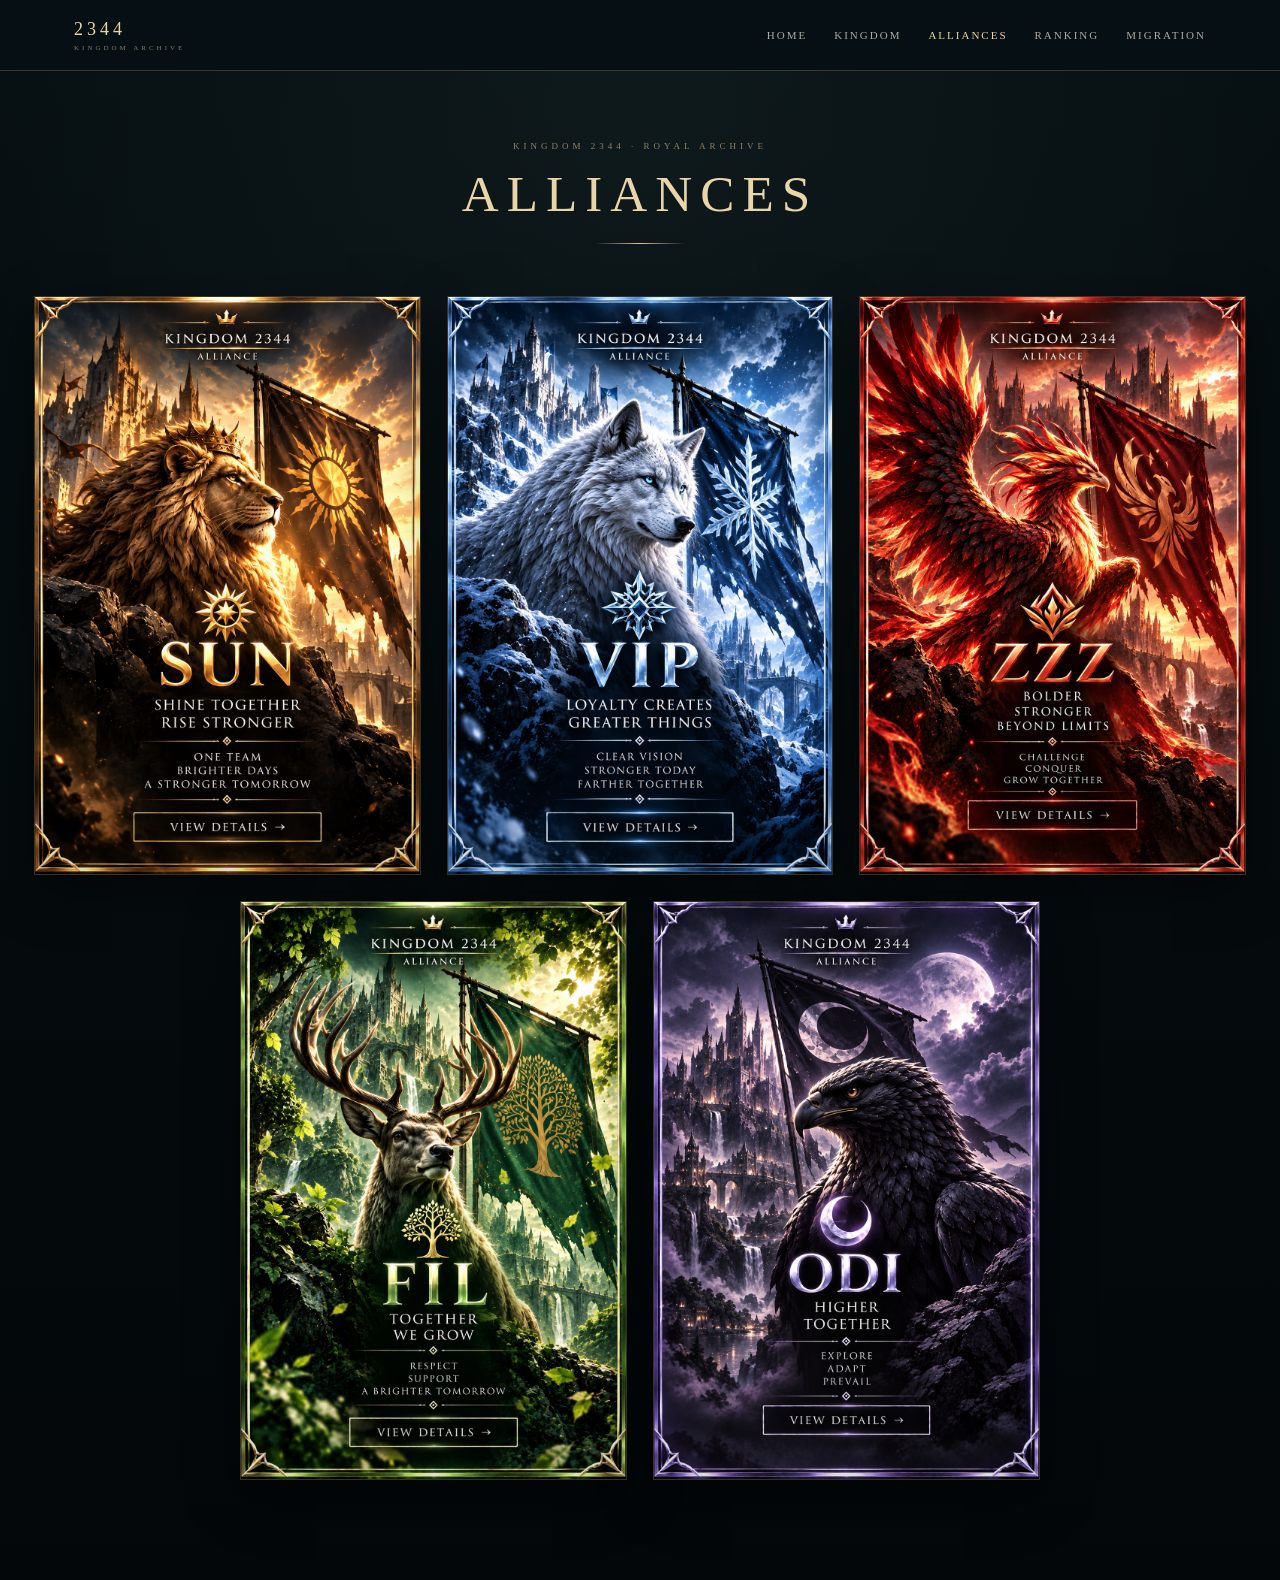
==== kingdom2344_scalable_latest/pages/alliances/index.html @ acaeda59 "Add files via upload" ====
<!DOCTYPE html>
<html lang="en">
<head>
<meta charset="UTF-8">
<meta name="viewport" content="width=device-width, initial-scale=1.0">
<title>Alliances · Kingdom 2344</title>
<style>
:root{
  --bg:#050a0c;
  --line:rgba(226,196,139,.28);
  --gold:#e2c48b;
}
*{box-sizing:border-box}
html{scroll-behavior:smooth}
body{
  margin:0;
  min-height:100vh;
  background:
    radial-gradient(circle at 50% 8%,rgba(35,52,55,.28),transparent 42%),
    linear-gradient(180deg,#071013 0%,#030709 100%);
  color:#eee;
  font-family:Georgia,"Times New Roman",serif;
}
.nav{
  position:sticky;
  top:0;
  z-index:20;
  border-bottom:1px solid var(--line);
  background:rgba(4,9,11,.92);
  backdrop-filter:blur(14px);
}
.navin{
  max-width:1500px;
  min-height:72px;
  margin:auto;
  padding:0 28px;
  display:flex;
  align-items:center;
  justify-content:space-between;
  gap:24px;
}
.brand{
  color:#ead5a8;
  text-decoration:none;
  font-size:18px;
  letter-spacing:4px;
  white-space:nowrap;
}
.brand small{
  display:block;
  margin-top:4px;
  font-size:7px;
  letter-spacing:3px;
  color:rgba(234,213,168,.55);
}
.links{
  display:flex;
  gap:28px;
}
.links a{
  color:rgba(239,232,215,.72);
  text-decoration:none;
  font-size:11px;
  letter-spacing:2px;
  text-transform:uppercase;
  transition:.25s ease;
}
.links a:hover,.links a.active{color:#f1d49a}
main{
  max-width:1500px;
  margin:auto;
  padding:70px 34px 100px;
}
.heading{
  text-align:center;
  margin-bottom:52px;
}
.eyebrow{
  color:rgba(226,196,139,.62);
  font-size:9px;
  letter-spacing:4px;
  text-transform:uppercase;
  margin-bottom:13px;
}
h1{
  margin:0;
  color:#ead5a8;
  font-size:clamp(34px,4vw,54px);
  font-weight:400;
  letter-spacing:8px;
  text-transform:uppercase;
}
.rule{
  width:90px;
  height:1px;
  margin:20px auto 0;
  background:linear-gradient(90deg,transparent,var(--gold),transparent);
}
.cards{
  display:grid;
  grid-template-columns:repeat(6,minmax(0,1fr));
  gap:26px;
  align-items:start;
}
.card{
  position:relative;
  display:block;
  overflow:hidden;
  text-decoration:none;
  border:1px solid rgba(226,196,139,.22);
  background:#05090b;
  box-shadow:0 18px 50px rgba(0,0,0,.48);
  transition:transform .38s ease,box-shadow .38s ease,border-color .38s ease;
}
.card:nth-child(1){grid-column:1 / span 2}
.card:nth-child(2){grid-column:3 / span 2}
.card:nth-child(3){grid-column:5 / span 2}
.card:nth-child(4){grid-column:2 / span 2}
.card:nth-child(5){grid-column:4 / span 2}
.card img{
  display:block;
  width:100%;
  height:auto;
}
.card::after{
  content:"";
  position:absolute;
  inset:0;
  pointer-events:none;
  background:linear-gradient(180deg,transparent 70%,rgba(0,0,0,.12));
  transition:.35s ease;
}
.card:hover{
  transform:translateY(-8px);
  border-color:rgba(226,196,139,.62);
  box-shadow:0 28px 65px rgba(0,0,0,.68),0 0 30px rgba(226,196,139,.08);
}
.card:hover::after{background:rgba(255,255,255,.025)}
@media(max-width:1000px){
  .cards{grid-template-columns:repeat(2,minmax(0,1fr))}
  .card:nth-child(n){grid-column:auto}
  .card:nth-child(5){grid-column:1 / span 2;max-width:50%;margin:auto}
}
@media(max-width:680px){
  .navin{padding:14px 16px;flex-direction:column}
  .links{gap:14px;flex-wrap:wrap;justify-content:center}
  main{padding:42px 16px 70px}
  .cards{grid-template-columns:1fr;gap:18px}
  .card:nth-child(n){grid-column:auto;max-width:none;margin:0}
}

/* Alliance detail modal */
.modal-backdrop{
  position:fixed;
  inset:0;
  z-index:100;
  display:flex;
  align-items:center;
  justify-content:center;
  padding:28px;
  background:rgba(1,5,7,.82);
  backdrop-filter:blur(10px);
  opacity:0;
  visibility:hidden;
  transition:opacity .35s ease, visibility .35s ease;
}
.modal-backdrop.open{
  opacity:1;
  visibility:visible;
}
.modal{
  position:relative;
  width:min(820px,94vw);
  max-height:min(88vh,900px);
  overflow:auto;
  background:
    radial-gradient(circle at 50% 0%,rgba(226,196,139,.08),transparent 34%),
    linear-gradient(145deg,#111b1d,#070d0f 58%,#0b1113);
  border:1px solid rgba(226,196,139,.58);
  box-shadow:
    0 35px 100px rgba(0,0,0,.8),
    0 0 0 1px rgba(226,196,139,.08),
    0 0 55px rgba(226,196,139,.08);
  transform:translateY(24px) scale(.97);
  transition:transform .4s cubic-bezier(.2,.8,.2,1);
}
.modal-backdrop.open .modal{
  transform:translateY(0) scale(1);
}
/* Modal corner marks removed */
.modal-inner{
  padding:42px 46px 46px;
}
.modal-top{
  display:flex;
  align-items:flex-start;
  justify-content:space-between;
  gap:20px;
  padding-bottom:24px;
  border-bottom:1px solid rgba(226,196,139,.2);
}
.modal-kicker{
  color:rgba(226,196,139,.62);
  font-size:9px;
  letter-spacing:4px;
  text-transform:uppercase;
  margin-bottom:9px;
}
.modal-title{
  margin:0;
  color:#f0d8a8;
  font-size:clamp(32px,5vw,52px);
  font-weight:400;
  letter-spacing:7px;
}
.modal-close{
  width:38px;
  height:38px;
  flex:0 0 auto;
  border:1px solid rgba(226,196,139,.35);
  background:rgba(255,255,255,.025);
  color:#e9d4aa;
  font-size:22px;
  line-height:1;
  cursor:pointer;
  transition:.25s ease;
}
.modal-close:hover{
  border-color:rgba(226,196,139,.8);
  background:rgba(226,196,139,.08);
  transform:rotate(90deg);
}
.info-grid{
  display:grid;
  grid-template-columns:1fr 1fr;
  gap:1px;
  margin-top:24px;
  background:rgba(226,196,139,.13);
  border:1px solid rgba(226,196,139,.13);
}
.info-item{
  padding:20px 22px;
  min-height:88px;
  background:rgba(7,13,15,.92);
}
.info-item.full{grid-column:1 / -1}
.info-label{
  color:rgba(226,196,139,.62);
  font-size:9px;
  letter-spacing:2.5px;
  text-transform:uppercase;
  margin-bottom:9px;
}
.info-value{
  color:rgba(245,239,226,.9);
  font-size:14px;
  line-height:1.65;
  letter-spacing:.3px;
}
.info-value strong{
  color:#e9d1a0;
  font-weight:400;
}
.modal-footer{
  margin-top:22px;
  padding-top:18px;
  border-top:1px solid rgba(226,196,139,.16);
  color:rgba(226,196,139,.48);
  font-size:8px;
  letter-spacing:2.5px;
  text-transform:uppercase;
  text-align:center;
}
@media(max-width:650px){
  .modal-backdrop{padding:14px}
  .modal-inner{padding:34px 22px 28px}
  .info-grid{grid-template-columns:1fr}
  .info-item.full{grid-column:auto}
  .modal-title{letter-spacing:5px}
}

.alliance-open{padding:0;appearance:none;color:inherit;font:inherit;cursor:pointer;text-align:left;width:100%;}
</style>
<link rel="stylesheet" href="../../css/global.css">
</head>
<body>
<nav class="nav"><div class="navin">
<a class="brand" href="../../home.html">2344 <small>KINGDOM ARCHIVE</small></a>
<div class="nav-actions"><div class="links">
<a href="../../home.html">Home</a>
<a href="../kingdom/">Kingdom</a>
<a class="active" href="../alliances/">Alliances</a>
<a href="../rankings/">Ranking</a>
<a href="../migration/">Migration</a>
</div></div>
</div></nav>

<main>
  <header class="heading">
    <div class="eyebrow">Kingdom 2344 · Royal Archive</div>
    <h1>Alliances</h1>
    <div class="rule"></div>
  </header>

  <section class="cards" aria-label="Kingdom 2344 Alliances">
    <button class="card alliance-open" type="button" data-alliance="SUN"><img src="../../assets/images/SUN.png" alt="SUN"></button>
    <button class="card alliance-open" type="button" data-alliance="VIP"><img src="../../assets/images/VIP.png" alt="VIP"></button>
    <button class="card alliance-open" type="button" data-alliance="ZZZ"><img src="../../assets/images/ZZZ.png" alt="ZZZ"></button>
    <button class="card alliance-open" type="button" data-alliance="FIL"><img src="../../assets/images/FIL.png" alt="FIL"></button>
    <button class="card alliance-open" type="button" data-alliance="ODI"><img src="../../assets/images/ODI.png" alt="ODI"></button>
  </section>
</main>
<!-- Alliance information modal -->
<div class="modal-backdrop" id="allianceModal" aria-hidden="true">
  <div class="modal" role="dialog" aria-modal="true" aria-labelledby="modalTitle">
    <div class="modal-inner">
      <div class="modal-top">
        <div>
          <div class="modal-kicker">Kingdom 2344 · Alliance</div>
          <h2 class="modal-title" id="modalTitle">SUN</h2>
        </div>
        <button class="modal-close" id="modalClose" type="button" aria-label="Close">×</button>
      </div>

      <div class="info-grid">
        <div class="info-item">
          <div class="info-label">⏰ Main Events / Activity Time</div>
          <div class="info-value" id="modalActivity">—</div>
        </div>

        <div class="info-item">
          <div class="info-label">🐻 Bear Trap</div>
          <div class="info-value"><strong>1st Team:</strong> — &nbsp; · &nbsp; <strong>2nd Team:</strong> —</div>
        </div>

        <div class="info-item">
          <div class="info-label">⚔️ Swordland</div>
          <div class="info-value"><strong>1st Team:</strong> — &nbsp; · &nbsp; <strong>2nd Team:</strong> —</div>
        </div>

        <div class="info-item">
          <div class="info-label">🔺 Tri-Alliance</div>
          <div class="info-value"><strong>1st Team:</strong> — &nbsp; · &nbsp; <strong>2nd Team:</strong> —</div>
        </div>

        <div class="info-item">
          <div class="info-label">🌐 Main Language</div>
          <div class="info-value" id="modalLanguage">—</div>
        </div>

        <div class="info-item full">
          <div class="info-label">💬 R5's Message</div>
          <div class="info-value" id="modalMessage">—</div>
        </div>

        <div class="info-item full">
          <div class="info-label">👥 Who We're Looking For</div>
          <div class="info-value" id="modalLooking">—</div>
        </div>

        <div class="info-item full">
          <div class="info-label">📖 Alliance Introduction</div>
          <div class="info-value" id="modalIntro">Alliance introduction</div>
        </div>

        <div class="info-item">
          <div class="info-label">Recruitment</div>
          <div class="info-value">Check the alliance page for current status</div>
        </div>

        <div class="info-item">
          <div class="info-label">Contact</div>
          <div class="info-value">Alliance Manager 이정</div>
        </div>
      </div>

      <div class="modal-footer">Kingdom 2344 · Royal Archive</div>
    </div>
  </div>
</div>


<script>
(() => {
  const modal = document.getElementById("allianceModal");
  const closeBtn = document.getElementById("modalClose");
  const title = document.getElementById("modalTitle");

  const data = {
    SUN: { activity:"—", language:"—", message:"—", looking:"—", intro:"Alliance introduction" },
    VIP: { activity:"—", language:"—", message:"—", looking:"—", intro:"Alliance introduction" },
    ZZZ: { activity:"—", language:"—", message:"—", looking:"—", intro:"Alliance introduction" },
    FIL: { activity:"—", language:"—", message:"—", looking:"—", intro:"Alliance introduction" },
    ODI: { activity:"—", language:"—", message:"—", looking:"—", intro:"Alliance introduction" }
  };

  function openAlliance(name){
    const item = data[name] || data.SUN;
    title.textContent = name;
    document.getElementById("modalActivity").textContent = item.activity;
    document.getElementById("modalLanguage").textContent = item.language;
    document.getElementById("modalMessage").textContent = item.message;
    document.getElementById("modalLooking").textContent = item.looking;
    document.getElementById("modalIntro").textContent = item.intro;
    modal.classList.add("open");
    modal.setAttribute("aria-hidden","false");
    document.body.style.overflow = "hidden";
  }

  function closeAlliance(){
    modal.classList.remove("open");
    modal.setAttribute("aria-hidden","true");
    document.body.style.overflow = "";
  }

  document.querySelectorAll(".alliance-open").forEach(card => {
    card.addEventListener("click", () => openAlliance(card.dataset.alliance));
  });
  closeBtn.addEventListener("click", closeAlliance);
  modal.addEventListener("click", e => { if(e.target === modal) closeAlliance(); });
  document.addEventListener("keydown", e => { if(e.key === "Escape") closeAlliance(); });
})();
</script>

</body>
</html>
---- kingdom2344_scalable_latest/css/global.css ----
/* Kingdom 2344 — Global Royal Archive Cursor */
@media (pointer:fine){
  html,body,a,button,input,select,textarea{cursor:none!important}
  .k2344-cursor-dot,.k2344-cursor-ring{
    position:fixed;left:0;top:0;pointer-events:none;z-index:2147483647;
    opacity:0;transform:translate3d(-100px,-100px,0);will-change:transform;
  }
  .k2344-cursor-dot{
    width:7px;height:7px;margin:-3.5px 0 0 -3.5px;border-radius:50%;
    background:#e2c48b;
    box-shadow:0 0 0 1px rgba(226,196,139,.45),0 0 12px rgba(226,196,139,.45);
  }
  .k2344-cursor-ring{
    width:25px;height:25px;margin:-12.5px 0 0 -12.5px;
    border:1px solid rgba(226,196,139,.72);
    transform-origin:center;
    transition:width .18s ease,height .18s ease,margin .18s ease,
      border-color .18s ease,background .18s ease,box-shadow .18s ease;
  }
  .k2344-cursor-ring::before,.k2344-cursor-ring::after{
    content:"";position:absolute;left:50%;top:50%;
    background:rgba(226,196,139,.58);transform:translate(-50%,-50%);
  }
  .k2344-cursor-ring::before{width:1px;height:35px}
  .k2344-cursor-ring::after{width:35px;height:1px}
  .k2344-cursor-ring.is-hover{
    width:38px;height:38px;margin:-19px 0 0 -19px;
    border-color:rgba(226,196,139,.95);
    background:rgba(226,196,139,.06);
    box-shadow:0 0 22px rgba(226,196,139,.20);
  }
  .k2344-cursor-ring.is-press{
    width:20px;height:20px;margin:-10px 0 0 -10px;
  }
}
@media (pointer:coarse){
  .k2344-cursor-dot,.k2344-cursor-ring{display:none!important}
}


/* =========================================================
   KINGDOM 2344 — SHARED HEADER / RESPONSIVE NAVIGATION
   One header geometry for every page.
   ========================================================= */
.nav{
  position:sticky !important;
  top:0 !important;
  z-index:1000 !important;
  width:100% !important;
  background:rgba(7,16,21,.94) !important;
  border-bottom:1px solid rgba(185,154,97,.28) !important;
  backdrop-filter:blur(12px) !important;
  -webkit-backdrop-filter:blur(12px) !important;
}
.navin{
  width:100% !important;
  max-width:1180px !important;
  min-height:70px !important;
  height:70px !important;
  margin:0 auto !important;
  padding:0 24px !important;
  display:flex !important;
  flex-direction:row !important;
  align-items:center !important;
  justify-content:flex-start !important;
  gap:20px !important;
}
.navin .brand{
  flex:0 0 auto !important;
  display:block !important;
  white-space:nowrap !important;
  margin:0 !important;
}
.nav-actions{
  margin-left:auto !important;
  display:flex !important;
  align-items:center !important;
  justify-content:flex-end !important;
  gap:22px !important;
  min-width:0 !important;
}
.navin .links{
  flex:0 0 auto !important;
  display:flex !important;
  align-items:center !important;
  justify-content:flex-end !important;
  gap:27px !important;
  margin:0 !important;
  white-space:nowrap !important;
}
.navin .links a{
  flex:0 0 auto !important;
  white-space:nowrap !important;
}
.navin .lang{
  flex:0 0 auto !important;
  margin:0 !important;
}
.navin .lang select{
  height:32px !important;
  min-width:118px !important;
  padding:7px 10px !important;
  margin:0 !important;
}

/* Keep the header compact and usable on phones.
   Brand stays left; menu becomes a single horizontal scroll row. */
@media (max-width:760px){
  .navin{
    height:auto !important;
    min-height:72px !important;
    padding:10px 14px !important;
    display:grid !important;
    grid-template-columns:1fr auto !important;
    grid-template-rows:auto auto !important;
    column-gap:12px !important;
    row-gap:8px !important;
    align-items:center !important;
  }
  .navin .brand{
    grid-column:1 !important;
    grid-row:1 !important;
    font-size:16px !important;
  }
  .nav-actions{
    grid-column:1 / -1 !important;
    grid-row:2 !important;
    width:100% !important;
    min-width:0 !important;
    margin:0 !important;
    display:flex !important;
    justify-content:flex-start !important;
    gap:12px !important;
    overflow-x:auto !important;
    overflow-y:hidden !important;
    -webkit-overflow-scrolling:touch !important;
    scrollbar-width:none !important;
    padding-bottom:2px !important;
  }
  .nav-actions::-webkit-scrollbar{display:none !important}
  .navin .links{
    flex:0 0 auto !important;
    justify-content:flex-start !important;
    gap:18px !important;
    white-space:nowrap !important;
  }
  .navin .links a{
    font-size:9px !important;
    letter-spacing:1.7px !important;
    padding:5px 0 !important;
  }
  .navin .lang{
    margin-left:auto !important;
  }
  .navin .lang select{
    min-width:96px !important;
    height:30px !important;
    font-size:9px !important;
  }
}
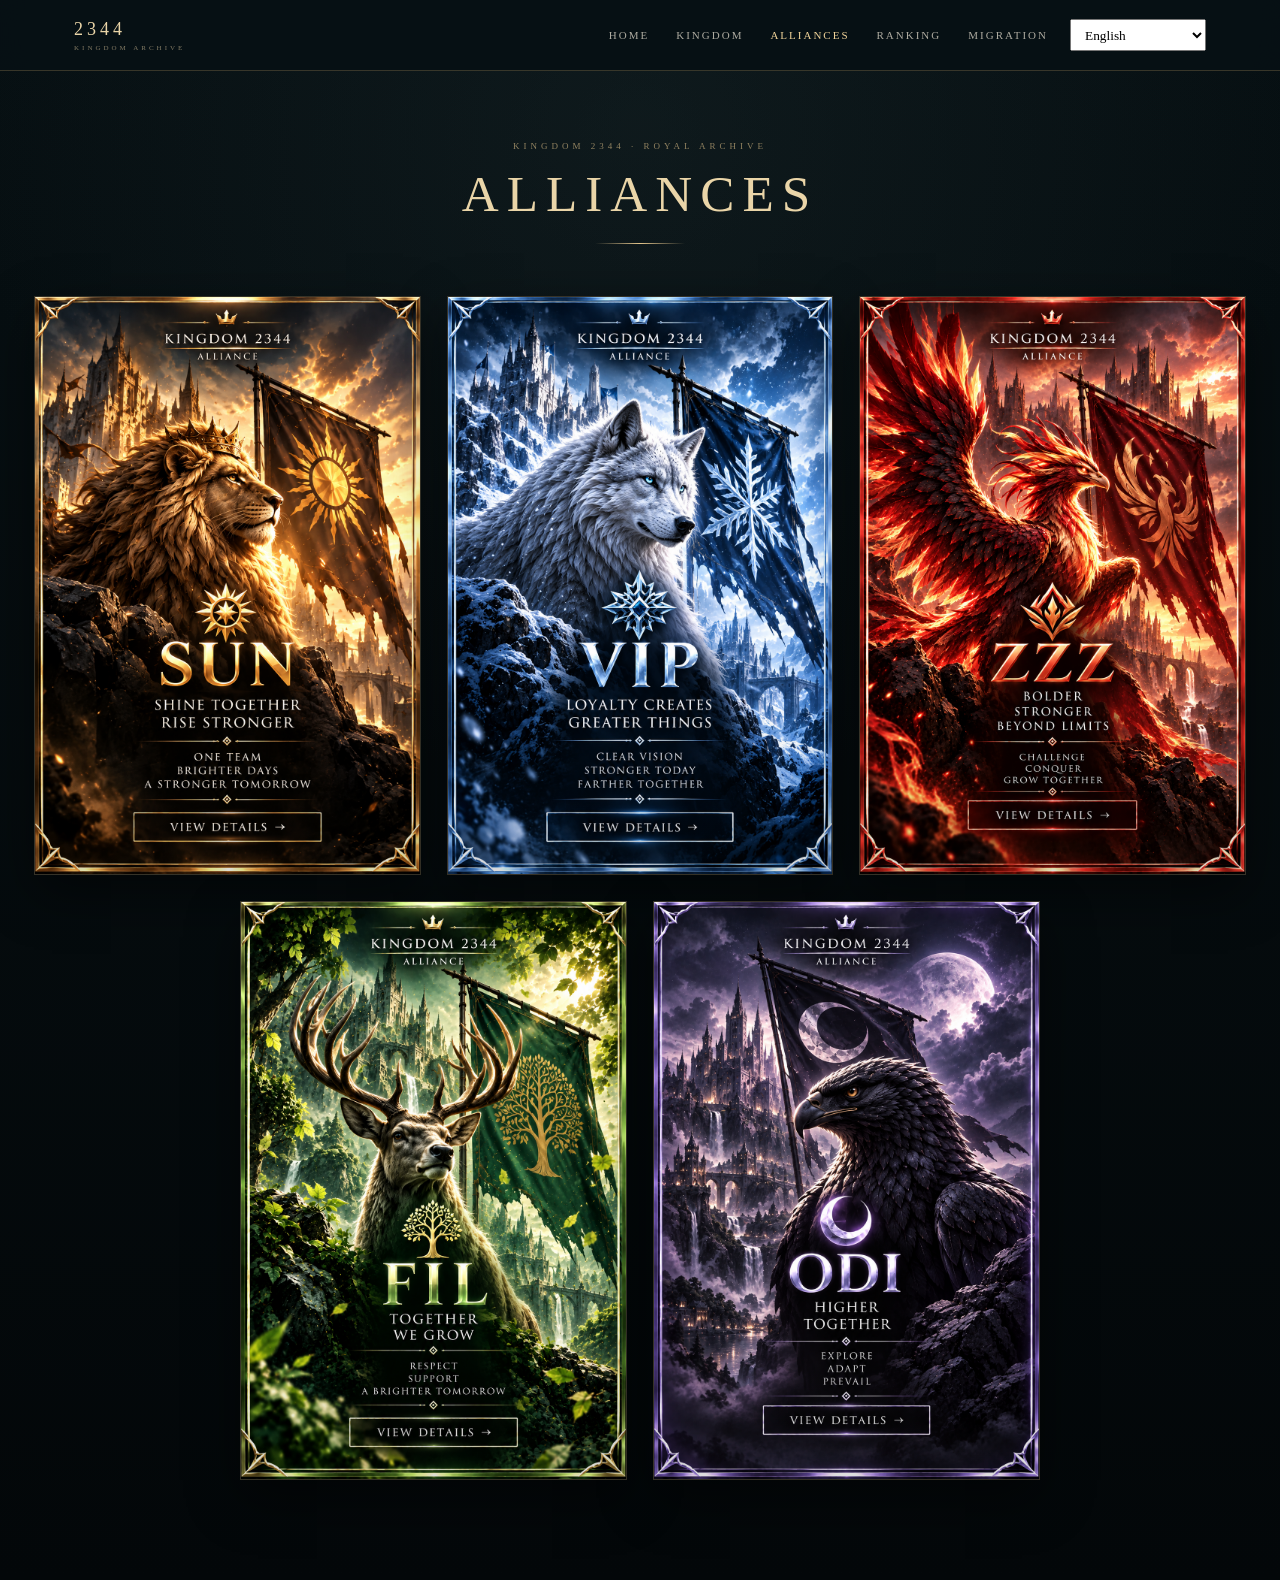
==== commit bea45d72: "Add files via upload" ====
--- a/kingdom2344_scalable_latest/pages/alliances/index.html
+++ b/kingdom2344_scalable_latest/pages/alliances/index.html
@@ -287,18 +287,17 @@
 <nav class="nav"><div class="navin">
 <a class="brand" href="../../home.html">2344 <small>KINGDOM ARCHIVE</small></a>
 <div class="nav-actions"><div class="links">
-<a href="../../home.html">Home</a>
-<a href="../kingdom/">Kingdom</a>
-<a class="active" href="../alliances/">Alliances</a>
-<a href="../rankings/">Ranking</a>
-<a href="../migration/">Migration</a>
-</div></div>
-</div></nav>
+<a href="../../home.html" data-i18n="home">Home</a>
+<a href="../kingdom/" data-i18n="kingdom">Kingdom</a>
+<a class="active" href="../alliances/" data-i18n="alliances">Alliances</a>
+<a href="../rankings/" data-i18n="ranking">Ranking</a>
+<a href="../migration/" data-i18n="migration">Migration</a>
+</div><div class="lang"><select id="language" aria-label="Language"></select></div></div></nav>
 
 <main>
   <header class="heading">
-    <div class="eyebrow">Kingdom 2344 · Royal Archive</div>
-    <h1>Alliances</h1>
+    <div class="eyebrow" data-i18n="eyebrow">Kingdom 2344 · Royal Archive</div>
+    <h1 data-i18n="title">Alliances</h1>
     <div class="rule"></div>
   </header>
 
@@ -316,7 +315,7 @@
     <div class="modal-inner">
       <div class="modal-top">
         <div>
-          <div class="modal-kicker">Kingdom 2344 · Alliance</div>
+          <div class="modal-kicker" data-i18n="modalKicker">Kingdom 2344 · Alliance</div>
           <h2 class="modal-title" id="modalTitle">SUN</h2>
         </div>
         <button class="modal-close" id="modalClose" type="button" aria-label="Close">×</button>
@@ -324,62 +323,69 @@
 
       <div class="info-grid">
         <div class="info-item">
-          <div class="info-label">⏰ Main Events / Activity Time</div>
+          <div class="info-label" data-i18n="activity">⏰ Main Events / Activity Time</div>
           <div class="info-value" id="modalActivity">—</div>
         </div>
 
         <div class="info-item">
-          <div class="info-label">🐻 Bear Trap</div>
+          <div class="info-label" data-i18n="bear">🐻 Bear Trap</div>
           <div class="info-value"><strong>1st Team:</strong> — &nbsp; · &nbsp; <strong>2nd Team:</strong> —</div>
         </div>
 
         <div class="info-item">
-          <div class="info-label">⚔️ Swordland</div>
+          <div class="info-label" data-i18n="swordland">⚔️ Swordland</div>
           <div class="info-value"><strong>1st Team:</strong> — &nbsp; · &nbsp; <strong>2nd Team:</strong> —</div>
         </div>
 
         <div class="info-item">
-          <div class="info-label">🔺 Tri-Alliance</div>
+          <div class="info-label" data-i18n="tri">🔺 Tri-Alliance</div>
           <div class="info-value"><strong>1st Team:</strong> — &nbsp; · &nbsp; <strong>2nd Team:</strong> —</div>
         </div>
 
         <div class="info-item">
-          <div class="info-label">🌐 Main Language</div>
+          <div class="info-label" data-i18n="mainLanguage">🌐 Main Language</div>
           <div class="info-value" id="modalLanguage">—</div>
         </div>
 
         <div class="info-item full">
-          <div class="info-label">💬 R5's Message</div>
+          <div class="info-label" data-i18n="r5">💬 R5's Message</div>
           <div class="info-value" id="modalMessage">—</div>
         </div>
 
         <div class="info-item full">
-          <div class="info-label">👥 Who We're Looking For</div>
+          <div class="info-label" data-i18n="looking">👥 Who We're Looking For</div>
           <div class="info-value" id="modalLooking">—</div>
         </div>
 
         <div class="info-item full">
-          <div class="info-label">📖 Alliance Introduction</div>
+          <div class="info-label" data-i18n="introLabel">📖 Alliance Introduction</div>
           <div class="info-value" id="modalIntro">Alliance introduction</div>
         </div>
 
         <div class="info-item">
-          <div class="info-label">Recruitment</div>
-          <div class="info-value">Check the alliance page for current status</div>
-        </div>
-
-        <div class="info-item">
-          <div class="info-label">Contact</div>
+          <div class="info-label" data-i18n="recruitment">Recruitment</div>
+          <div class="info-value" data-i18n="recruitmentText">Check the alliance page for current status</div>
+        </div>
+
+        <div class="info-item">
+          <div class="info-label" data-i18n="contact">Contact</div>
           <div class="info-value">Alliance Manager 이정</div>
         </div>
       </div>
 
-      <div class="modal-footer">Kingdom 2344 · Royal Archive</div>
+      <div class="modal-footer" data-i18n="footer">Kingdom 2344 · Royal Archive</div>
     </div>
   </div>
 </div>
 
 
+<script>
+const LANGS=[['en','English'],['ko','한국어'],['de','Deutsch'],['es','Español'],['fr','Français'],['ar','العربية'],['id','Bahasa Indonesia'],['zh-TW','繁體中文'],['zh-CN','简体中文'],['ja','日本語']];
+const T={"en":{"home":"Home","kingdom":"Kingdom","alliances":"Alliances","ranking":"Ranking","migration":"Migration","eyebrow":"Kingdom 2344 · Royal Archive","title":"Alliances","modalKicker":"Kingdom 2344 · Alliance","activity":"⏰ Main Events / Activity Time","bear":"🐻 Bear Trap","swordland":"⚔️ Swordland","tri":"🔺 Tri-Alliance","mainLanguage":"🌐 Main Language","r5":"💬 R5's Message","looking":"👥 Who We're Looking For","introLabel":"📖 Alliance Introduction","recruitment":"Recruitment","recruitmentText":"Check the alliance page for current status","contact":"Contact","footer":"Kingdom 2344 · Royal Archive"},"ko":{"home":"홈","kingdom":"왕국 소개","alliances":"연맹","ranking":"랭킹","migration":"이민","eyebrow":"2344 왕국 · 왕실 아카이브","title":"연맹","modalKicker":"2344 왕국 · 연맹","activity":"⏰ 주요 활동 시간","bear":"🐻 곰 사냥","swordland":"⚔️ 소드랜드","tri":"🔺 삼연맹","mainLanguage":"🌐 주요 언어","r5":"💬 R5의 메시지","looking":"👥 모집 대상","introLabel":"📖 연맹 소개","recruitment":"모집","recruitmentText":"현재 모집 상태는 연맹 페이지에서 확인해주세요","contact":"연락처","footer":"2344 왕국 · 왕실 아카이브"},"de":{"home":"Startseite","kingdom":"Königreich","alliances":"Allianzen","ranking":"Rangliste","migration":"Migration","eyebrow":"Kingdom 2344 · Royal Archive","title":"Allianzen","modalKicker":"Königreich 2344 · Allianz","activity":"⏰ Hauptaktivitäten / Aktivitätszeit","bear":"🐻 Bärenfalle","swordland":"⚔️ Swordland","tri":"🔺 Tri-Allianz","mainLanguage":"🌐 Hauptsprache","r5":"💬 Nachricht von R5","looking":"👥 Wen wir suchen","introLabel":"📖 Allianzvorstellung","recruitment":"Rekrutierung","recruitmentText":"Aktuellen Status auf der Allianzseite prüfen","contact":"Kontakt","footer":"Kingdom 2344 · Royal Archive"},"es":{"home":"Inicio","kingdom":"Reino","alliances":"Alianzas","ranking":"Clasificación","migration":"Migración","eyebrow":"Kingdom 2344 · Royal Archive","title":"Alianzas","modalKicker":"Reino 2344 · Alianza","activity":"⏰ Eventos principales / Horario","bear":"🐻 Trampa del Oso","swordland":"⚔️ Swordland","tri":"🔺 Tri-Alianza","mainLanguage":"🌐 Idioma principal","r5":"💬 Mensaje del R5","looking":"👥 A quién buscamos","introLabel":"📖 Presentación de la alianza","recruitment":"Reclutamiento","recruitmentText":"Consulta el estado actual en la página de la alianza","contact":"Contacto","footer":"Kingdom 2344 · Royal Archive"},"fr":{"home":"Accueil","kingdom":"Royaume","alliances":"Alliances","ranking":"Classement","migration":"Migration","eyebrow":"Kingdom 2344 · Royal Archive","title":"Alliances","modalKicker":"Royaume 2344 · Alliance","activity":"⏰ Événements principaux / Horaires","bear":"🐻 Piège à ours","swordland":"⚔️ Swordland","tri":"🔺 Tri-Alliance","mainLanguage":"🌐 Langue principale","r5":"💬 Message du R5","looking":"👥 Profils recherchés","introLabel":"📖 Présentation de l’alliance","recruitment":"Recrutement","recruitmentText":"Consultez la page de l’alliance pour le statut actuel","contact":"Contact","footer":"Kingdom 2344 · Royal Archive"},"ar":{"home":"الرئيسية","kingdom":"المملكة","alliances":"التحالفات","ranking":"التصنيف","migration":"الهجرة","eyebrow":"Kingdom 2344 · Royal Archive","title":"التحالفات","modalKicker":"المملكة 2344 · التحالف","activity":"⏰ الأنشطة الرئيسية / الوقت","bear":"🐻 فخ الدب","swordland":"⚔️ Swordland","tri":"🔺 التحالف الثلاثي","mainLanguage":"🌐 اللغة الرئيسية","r5":"💬 رسالة R5","looking":"👥 من نبحث عنهم","introLabel":"📖 مقدمة التحالف","recruitment":"التجنيد","recruitmentText":"تحقق من حالة التجنيد الحالية في صفحة التحالف","contact":"التواصل","footer":"Kingdom 2344 · Royal Archive"},"id":{"home":"Beranda","kingdom":"Kerajaan","alliances":"Aliansi","ranking":"Peringkat","migration":"Migrasi","eyebrow":"Kingdom 2344 · Royal Archive","title":"Aliansi","modalKicker":"Kerajaan 2344 · Aliansi","activity":"⏰ Acara Utama / Waktu Aktivitas","bear":"🐻 Bear Trap","swordland":"⚔️ Swordland","tri":"🔺 Tri-Aliansi","mainLanguage":"🌐 Bahasa Utama","r5":"💬 Pesan R5","looking":"👥 Yang Kami Cari","introLabel":"📖 Pengenalan Aliansi","recruitment":"Rekrutmen","recruitmentText":"Lihat status terbaru di halaman aliansi","contact":"Kontak","footer":"Kingdom 2344 · Royal Archive"},"zh-TW":{"home":"首頁","kingdom":"王國介紹","alliances":"聯盟","ranking":"排行榜","migration":"移民","eyebrow":"Kingdom 2344 · Royal Archive","title":"聯盟","modalKicker":"2344王國 · 聯盟","activity":"⏰ 主要活動 / 活動時間","bear":"🐻 熊陷阱","swordland":"⚔️ Swordland","tri":"🔺 三聯盟","mainLanguage":"🌐 主要語言","r5":"💬 R5訊息","looking":"👥 招募對象","introLabel":"📖 聯盟介紹","recruitment":"招募","recruitmentText":"請查看聯盟頁面了解目前狀態","contact":"聯絡方式","footer":"Kingdom 2344 · Royal Archive"},"zh-CN":{"home":"首页","kingdom":"王国介绍","alliances":"联盟","ranking":"排行榜","migration":"移民","eyebrow":"Kingdom 2344 · Royal Archive","title":"联盟","modalKicker":"2344王国 · 联盟","activity":"⏰ 主要活动 / 活动时间","bear":"🐻 熊陷阱","swordland":"⚔️ Swordland","tri":"🔺 三联盟","mainLanguage":"🌐 主要语言","r5":"💬 R5消息","looking":"👥 招募对象","introLabel":"📖 联盟介绍","recruitment":"招募","recruitmentText":"请查看联盟页面了解当前状态","contact":"联系方式","footer":"Kingdom 2344 · Royal Archive"},"ja":{"home":"ホーム","kingdom":"王国紹介","alliances":"同盟","ranking":"ランキング","migration":"移民","eyebrow":"Kingdom 2344 · Royal Archive","title":"同盟","modalKicker":"2344王国 · 同盟","activity":"⏰ 主なイベント / 活動時間","bear":"🐻 ベアトラップ","swordland":"⚔️ Swordland","tri":"🔺 トライアライアンス","mainLanguage":"🌐 主な言語","r5":"💬 R5メッセージ","looking":"👥 募集対象","introLabel":"📖 同盟紹介","recruitment":"募集","recruitmentText":"現在の状況は同盟ページをご確認ください","contact":"連絡先","footer":"Kingdom 2344 · Royal Archive"}};
+const sel=document.getElementById('language');LANGS.forEach(([k,n])=>{const o=document.createElement('option');o.value=k;o.textContent=n;sel.appendChild(o)});
+function setLang(k){const t=T[k]||T.en;document.documentElement.lang=k;document.documentElement.dir=k==='ar'?'rtl':'ltr';document.querySelectorAll('[data-i18n]').forEach(e=>{if(t[e.dataset.i18n]!=null)e.textContent=t[e.dataset.i18n]});sel.value=k;localStorage.setItem('kingdom2344_lang',k)}
+sel.onchange=()=>setLang(sel.value);setLang(localStorage.getItem('kingdom2344_lang')||'en');
+</script>
 <script>
 (() => {
   const modal = document.getElementById("allianceModal");
@@ -422,5 +428,6 @@
 })();
 </script>
 
+<script src="../../js/global.js"></script>
 </body>
 </html>
--- a/kingdom2344_scalable_latest/css/global.css
+++ b/kingdom2344_scalable_latest/css/global.css
@@ -158,3 +158,39 @@
     font-size:9px !important;
   }
 }
+
+
+/* ===== 2344 FINAL HEADER / CURSOR CONSISTENCY ===== */
+.nav,
+.navin,
+.nav-actions,
+.navin .links,
+.navin .brand,
+.navin .lang {
+  box-sizing:border-box;
+}
+.nav { isolation:isolate; }
+@media (pointer:fine){
+  .nav a, .nav button, .nav select { cursor:none !important; }
+}
+@media (max-width:760px){
+  .nav { overflow:visible !important; }
+  .navin { overflow:visible !important; }
+}
+
+/* =========================================================
+   KINGDOM 2344 — GLOBAL ROYAL ARCHIVE TYPOGRAPHY
+   Use the refined Georgia-style serif from the Alliances page
+   consistently across the entire site.
+   ========================================================= */
+html, body,
+body *,
+button, input, select, textarea {
+  font-family: Georgia, "Times New Roman", serif !important;
+}
+
+/* Preserve the archive's elegant letter spacing and readability. */
+body {
+  -webkit-font-smoothing: antialiased;
+  text-rendering: optimizeLegibility;
+}
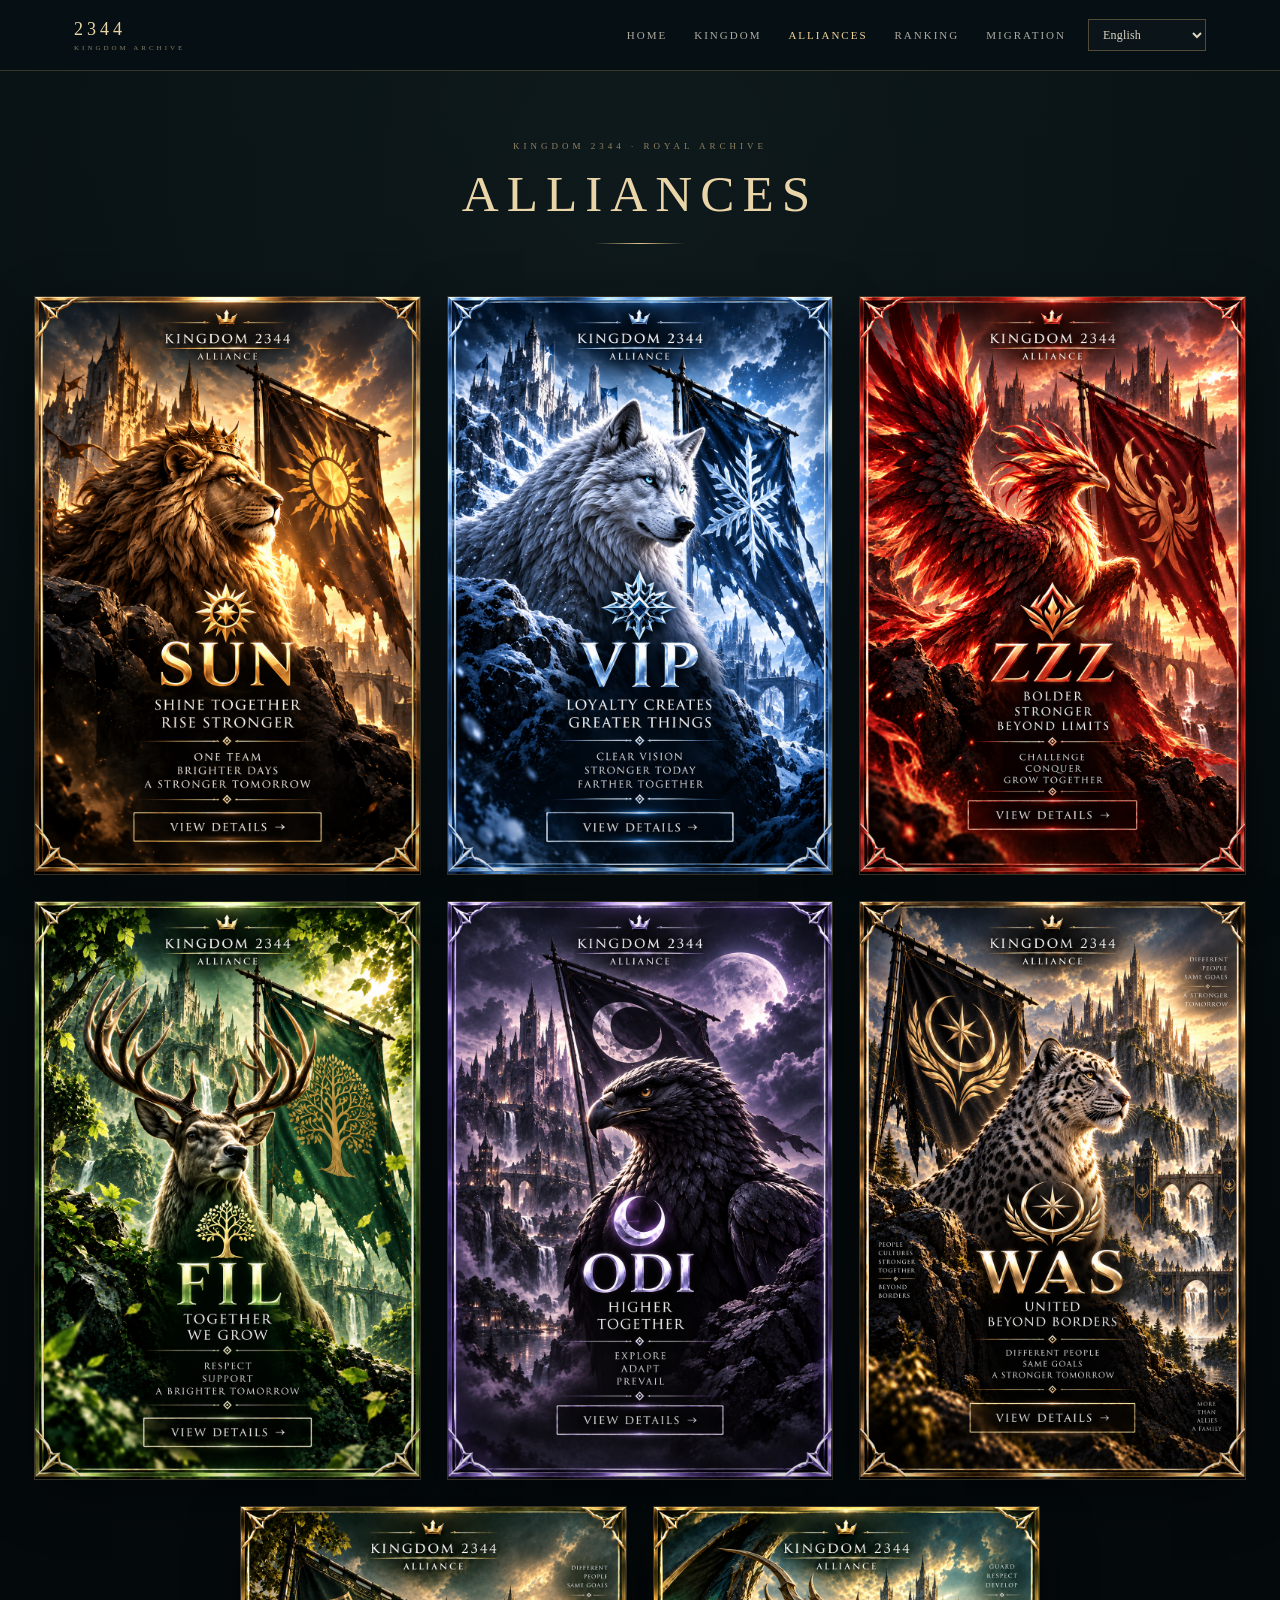
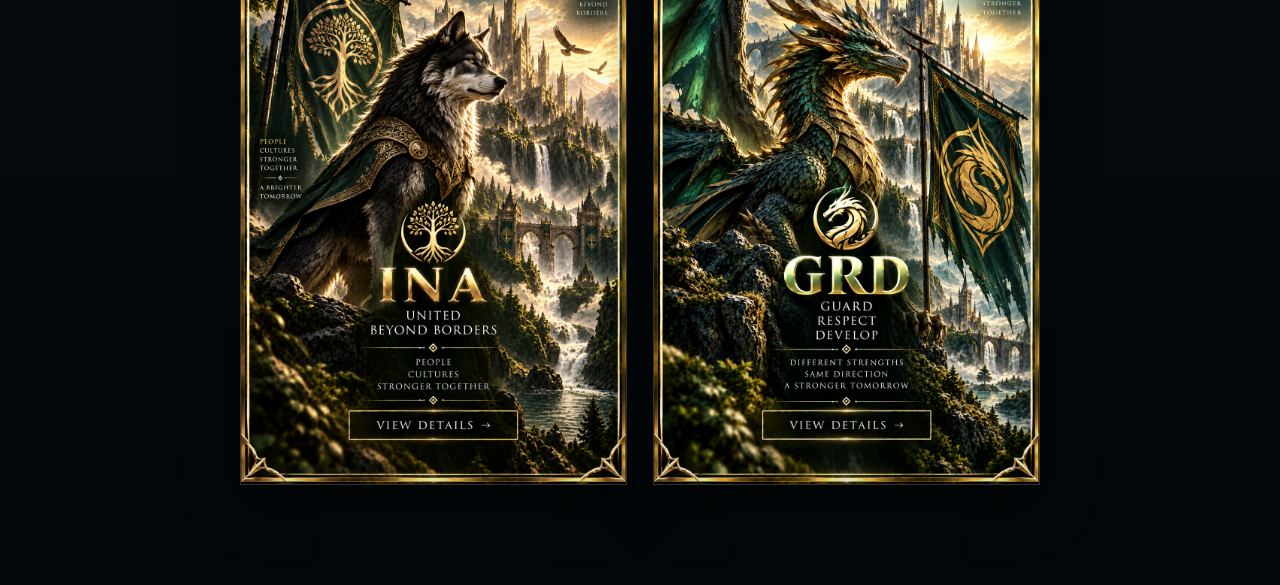
==== commit 21c1c717: "Add files via upload" ====
--- a/kingdom2344_scalable_latest/pages/alliances/index.html
+++ b/kingdom2344_scalable_latest/pages/alliances/index.html
@@ -115,13 +115,36 @@
 .card:nth-child(1){grid-column:1 / span 2}
 .card:nth-child(2){grid-column:3 / span 2}
 .card:nth-child(3){grid-column:5 / span 2}
-.card:nth-child(4){grid-column:2 / span 2}
-.card:nth-child(5){grid-column:4 / span 2}
+.card:nth-child(4){grid-column:1 / span 2}
+.card:nth-child(5){grid-column:3 / span 2}
+.card:nth-child(6){grid-column:5 / span 2}
+.card:nth-child(7){grid-column:2 / span 2}
+.card:nth-child(8){grid-column:4 / span 2}
 .card img{
   display:block;
   width:100%;
   height:auto;
 }
+.card.placeholder{
+  aspect-ratio:2 / 3;
+  display:flex;
+  align-items:center;
+  justify-content:center;
+  background:
+    radial-gradient(circle at 50% 35%,rgba(226,196,139,.06),transparent 40%),
+    linear-gradient(145deg,#0b1517,#05090b);
+  border:1px dashed rgba(226,196,139,.25);
+  cursor:default;
+}
+.card.placeholder::before{
+  content:"ALLIANCE 06";
+  color:rgba(226,196,139,.38);
+  font-size:12px;
+  letter-spacing:3px;
+  text-transform:uppercase;
+}
+.card.placeholder.a7::before{content:"ALLIANCE 07"}
+.card.placeholder.a8::before{content:"ALLIANCE 08"}
 .card::after{
   content:"";
   position:absolute;
@@ -139,7 +162,7 @@
 @media(max-width:1000px){
   .cards{grid-template-columns:repeat(2,minmax(0,1fr))}
   .card:nth-child(n){grid-column:auto}
-  .card:nth-child(5){grid-column:1 / span 2;max-width:50%;margin:auto}
+  .card:nth-child(7),.card:nth-child(8){grid-column:auto;max-width:100%;margin:0}
 }
 @media(max-width:680px){
   .navin{padding:14px 16px;flex-direction:column}
@@ -307,6 +330,9 @@
     <button class="card alliance-open" type="button" data-alliance="ZZZ"><img src="../../assets/images/ZZZ.png" alt="ZZZ"></button>
     <button class="card alliance-open" type="button" data-alliance="FIL"><img src="../../assets/images/FIL.png" alt="FIL"></button>
     <button class="card alliance-open" type="button" data-alliance="ODI"><img src="../../assets/images/ODI.png" alt="ODI"></button>
+    <button class="card alliance-open" type="button" data-alliance="WAS"><img src="../../assets/images/WAS.png" alt="WAS"></button>
+    <button class="card alliance-open" type="button" data-alliance="INA"><img src="../../assets/images/INA.png" alt="INA"></button>
+    <button class="card alliance-open" type="button" data-alliance="GRD"><img src="../../assets/images/GRD.png" alt="GRD"></button>
   </section>
 </main>
 <!-- Alliance information modal -->
@@ -380,8 +406,8 @@
 
 
 <script>
-const LANGS=[['en','English'],['ko','한국어'],['de','Deutsch'],['es','Español'],['fr','Français'],['ar','العربية'],['id','Bahasa Indonesia'],['zh-TW','繁體中文'],['zh-CN','简体中文'],['ja','日本語']];
-const T={"en":{"home":"Home","kingdom":"Kingdom","alliances":"Alliances","ranking":"Ranking","migration":"Migration","eyebrow":"Kingdom 2344 · Royal Archive","title":"Alliances","modalKicker":"Kingdom 2344 · Alliance","activity":"⏰ Main Events / Activity Time","bear":"🐻 Bear Trap","swordland":"⚔️ Swordland","tri":"🔺 Tri-Alliance","mainLanguage":"🌐 Main Language","r5":"💬 R5's Message","looking":"👥 Who We're Looking For","introLabel":"📖 Alliance Introduction","recruitment":"Recruitment","recruitmentText":"Check the alliance page for current status","contact":"Contact","footer":"Kingdom 2344 · Royal Archive"},"ko":{"home":"홈","kingdom":"왕국 소개","alliances":"연맹","ranking":"랭킹","migration":"이민","eyebrow":"2344 왕국 · 왕실 아카이브","title":"연맹","modalKicker":"2344 왕국 · 연맹","activity":"⏰ 주요 활동 시간","bear":"🐻 곰 사냥","swordland":"⚔️ 소드랜드","tri":"🔺 삼연맹","mainLanguage":"🌐 주요 언어","r5":"💬 R5의 메시지","looking":"👥 모집 대상","introLabel":"📖 연맹 소개","recruitment":"모집","recruitmentText":"현재 모집 상태는 연맹 페이지에서 확인해주세요","contact":"연락처","footer":"2344 왕국 · 왕실 아카이브"},"de":{"home":"Startseite","kingdom":"Königreich","alliances":"Allianzen","ranking":"Rangliste","migration":"Migration","eyebrow":"Kingdom 2344 · Royal Archive","title":"Allianzen","modalKicker":"Königreich 2344 · Allianz","activity":"⏰ Hauptaktivitäten / Aktivitätszeit","bear":"🐻 Bärenfalle","swordland":"⚔️ Swordland","tri":"🔺 Tri-Allianz","mainLanguage":"🌐 Hauptsprache","r5":"💬 Nachricht von R5","looking":"👥 Wen wir suchen","introLabel":"📖 Allianzvorstellung","recruitment":"Rekrutierung","recruitmentText":"Aktuellen Status auf der Allianzseite prüfen","contact":"Kontakt","footer":"Kingdom 2344 · Royal Archive"},"es":{"home":"Inicio","kingdom":"Reino","alliances":"Alianzas","ranking":"Clasificación","migration":"Migración","eyebrow":"Kingdom 2344 · Royal Archive","title":"Alianzas","modalKicker":"Reino 2344 · Alianza","activity":"⏰ Eventos principales / Horario","bear":"🐻 Trampa del Oso","swordland":"⚔️ Swordland","tri":"🔺 Tri-Alianza","mainLanguage":"🌐 Idioma principal","r5":"💬 Mensaje del R5","looking":"👥 A quién buscamos","introLabel":"📖 Presentación de la alianza","recruitment":"Reclutamiento","recruitmentText":"Consulta el estado actual en la página de la alianza","contact":"Contacto","footer":"Kingdom 2344 · Royal Archive"},"fr":{"home":"Accueil","kingdom":"Royaume","alliances":"Alliances","ranking":"Classement","migration":"Migration","eyebrow":"Kingdom 2344 · Royal Archive","title":"Alliances","modalKicker":"Royaume 2344 · Alliance","activity":"⏰ Événements principaux / Horaires","bear":"🐻 Piège à ours","swordland":"⚔️ Swordland","tri":"🔺 Tri-Alliance","mainLanguage":"🌐 Langue principale","r5":"💬 Message du R5","looking":"👥 Profils recherchés","introLabel":"📖 Présentation de l’alliance","recruitment":"Recrutement","recruitmentText":"Consultez la page de l’alliance pour le statut actuel","contact":"Contact","footer":"Kingdom 2344 · Royal Archive"},"ar":{"home":"الرئيسية","kingdom":"المملكة","alliances":"التحالفات","ranking":"التصنيف","migration":"الهجرة","eyebrow":"Kingdom 2344 · Royal Archive","title":"التحالفات","modalKicker":"المملكة 2344 · التحالف","activity":"⏰ الأنشطة الرئيسية / الوقت","bear":"🐻 فخ الدب","swordland":"⚔️ Swordland","tri":"🔺 التحالف الثلاثي","mainLanguage":"🌐 اللغة الرئيسية","r5":"💬 رسالة R5","looking":"👥 من نبحث عنهم","introLabel":"📖 مقدمة التحالف","recruitment":"التجنيد","recruitmentText":"تحقق من حالة التجنيد الحالية في صفحة التحالف","contact":"التواصل","footer":"Kingdom 2344 · Royal Archive"},"id":{"home":"Beranda","kingdom":"Kerajaan","alliances":"Aliansi","ranking":"Peringkat","migration":"Migrasi","eyebrow":"Kingdom 2344 · Royal Archive","title":"Aliansi","modalKicker":"Kerajaan 2344 · Aliansi","activity":"⏰ Acara Utama / Waktu Aktivitas","bear":"🐻 Bear Trap","swordland":"⚔️ Swordland","tri":"🔺 Tri-Aliansi","mainLanguage":"🌐 Bahasa Utama","r5":"💬 Pesan R5","looking":"👥 Yang Kami Cari","introLabel":"📖 Pengenalan Aliansi","recruitment":"Rekrutmen","recruitmentText":"Lihat status terbaru di halaman aliansi","contact":"Kontak","footer":"Kingdom 2344 · Royal Archive"},"zh-TW":{"home":"首頁","kingdom":"王國介紹","alliances":"聯盟","ranking":"排行榜","migration":"移民","eyebrow":"Kingdom 2344 · Royal Archive","title":"聯盟","modalKicker":"2344王國 · 聯盟","activity":"⏰ 主要活動 / 活動時間","bear":"🐻 熊陷阱","swordland":"⚔️ Swordland","tri":"🔺 三聯盟","mainLanguage":"🌐 主要語言","r5":"💬 R5訊息","looking":"👥 招募對象","introLabel":"📖 聯盟介紹","recruitment":"招募","recruitmentText":"請查看聯盟頁面了解目前狀態","contact":"聯絡方式","footer":"Kingdom 2344 · Royal Archive"},"zh-CN":{"home":"首页","kingdom":"王国介绍","alliances":"联盟","ranking":"排行榜","migration":"移民","eyebrow":"Kingdom 2344 · Royal Archive","title":"联盟","modalKicker":"2344王国 · 联盟","activity":"⏰ 主要活动 / 活动时间","bear":"🐻 熊陷阱","swordland":"⚔️ Swordland","tri":"🔺 三联盟","mainLanguage":"🌐 主要语言","r5":"💬 R5消息","looking":"👥 招募对象","introLabel":"📖 联盟介绍","recruitment":"招募","recruitmentText":"请查看联盟页面了解当前状态","contact":"联系方式","footer":"Kingdom 2344 · Royal Archive"},"ja":{"home":"ホーム","kingdom":"王国紹介","alliances":"同盟","ranking":"ランキング","migration":"移民","eyebrow":"Kingdom 2344 · Royal Archive","title":"同盟","modalKicker":"2344王国 · 同盟","activity":"⏰ 主なイベント / 活動時間","bear":"🐻 ベアトラップ","swordland":"⚔️ Swordland","tri":"🔺 トライアライアンス","mainLanguage":"🌐 主な言語","r5":"💬 R5メッセージ","looking":"👥 募集対象","introLabel":"📖 同盟紹介","recruitment":"募集","recruitmentText":"現在の状況は同盟ページをご確認ください","contact":"連絡先","footer":"Kingdom 2344 · Royal Archive"}};
+const LANGS=[['en','English'],['ko','한국어'],['de','Deutsch'],['es','Español'],['fr','Français'],['ar','العربية'],['id','Bahasa Indonesia'],['zh-TW','繁體中文'],['zh-CN','简体中文'],['ja','日本語'],["tr","Türkçe"]];
+const T={"en":{"home":"Home","kingdom":"Kingdom","alliances":"Alliances","ranking":"Ranking","migration":"Migration","eyebrow":"Kingdom 2344 · Royal Archive","title":"Alliances","modalKicker":"Kingdom 2344 · Alliance","activity":"⏰ Main Events / Activity Time","bear":"🐻 Bear Trap","swordland":"⚔️ Swordland","tri":"🔺 Tri-Alliance","mainLanguage":"🌐 Main Language","r5":"💬 R5's Message","looking":"👥 Who We're Looking For","introLabel":"📖 Alliance Introduction","recruitment":"Recruitment","recruitmentText":"Check the alliance page for current status","contact":"Contact","footer":"Kingdom 2344 · Royal Archive"},"ko":{"home":"홈","kingdom":"왕국 소개","alliances":"연맹","ranking":"랭킹","migration":"이민","eyebrow":"2344 왕국 · 왕실 아카이브","title":"연맹","modalKicker":"2344 왕국 · 연맹","activity":"⏰ 주요 활동 시간","bear":"🐻 곰 사냥","swordland":"⚔️ 소드랜드","tri":"🔺 삼연맹","mainLanguage":"🌐 주요 언어","r5":"💬 R5의 메시지","looking":"👥 모집 대상","introLabel":"📖 연맹 소개","recruitment":"모집","recruitmentText":"현재 모집 상태는 연맹 페이지에서 확인해주세요","contact":"연락처","footer":"2344 왕국 · 왕실 아카이브"},"de":{"home":"Startseite","kingdom":"Königreich","alliances":"Allianzen","ranking":"Rangliste","migration":"Migration","eyebrow":"Kingdom 2344 · Royal Archive","title":"Allianzen","modalKicker":"Königreich 2344 · Allianz","activity":"⏰ Hauptaktivitäten / Aktivitätszeit","bear":"🐻 Bärenfalle","swordland":"⚔️ Swordland","tri":"🔺 Tri-Allianz","mainLanguage":"🌐 Hauptsprache","r5":"💬 Nachricht von R5","looking":"👥 Wen wir suchen","introLabel":"📖 Allianzvorstellung","recruitment":"Rekrutierung","recruitmentText":"Aktuellen Status auf der Allianzseite prüfen","contact":"Kontakt","footer":"Kingdom 2344 · Royal Archive"},"es":{"home":"Inicio","kingdom":"Reino","alliances":"Alianzas","ranking":"Clasificación","migration":"Migración","eyebrow":"Kingdom 2344 · Royal Archive","title":"Alianzas","modalKicker":"Reino 2344 · Alianza","activity":"⏰ Eventos principales / Horario","bear":"🐻 Trampa del Oso","swordland":"⚔️ Swordland","tri":"🔺 Tri-Alianza","mainLanguage":"🌐 Idioma principal","r5":"💬 Mensaje del R5","looking":"👥 A quién buscamos","introLabel":"📖 Presentación de la alianza","recruitment":"Reclutamiento","recruitmentText":"Consulta el estado actual en la página de la alianza","contact":"Contacto","footer":"Kingdom 2344 · Royal Archive"},"fr":{"home":"Accueil","kingdom":"Royaume","alliances":"Alliances","ranking":"Classement","migration":"Migration","eyebrow":"Kingdom 2344 · Royal Archive","title":"Alliances","modalKicker":"Royaume 2344 · Alliance","activity":"⏰ Événements principaux / Horaires","bear":"🐻 Piège à ours","swordland":"⚔️ Swordland","tri":"🔺 Tri-Alliance","mainLanguage":"🌐 Langue principale","r5":"💬 Message du R5","looking":"👥 Profils recherchés","introLabel":"📖 Présentation de l’alliance","recruitment":"Recrutement","recruitmentText":"Consultez la page de l’alliance pour le statut actuel","contact":"Contact","footer":"Kingdom 2344 · Royal Archive"},"ar":{"home":"الرئيسية","kingdom":"المملكة","alliances":"التحالفات","ranking":"التصنيف","migration":"الهجرة","eyebrow":"Kingdom 2344 · Royal Archive","title":"التحالفات","modalKicker":"المملكة 2344 · التحالف","activity":"⏰ الأنشطة الرئيسية / الوقت","bear":"🐻 فخ الدب","swordland":"⚔️ Swordland","tri":"🔺 التحالف الثلاثي","mainLanguage":"🌐 اللغة الرئيسية","r5":"💬 رسالة R5","looking":"👥 من نبحث عنهم","introLabel":"📖 مقدمة التحالف","recruitment":"التجنيد","recruitmentText":"تحقق من حالة التجنيد الحالية في صفحة التحالف","contact":"التواصل","footer":"Kingdom 2344 · Royal Archive"},"id":{"home":"Beranda","kingdom":"Kerajaan","alliances":"Aliansi","ranking":"Peringkat","migration":"Migrasi","eyebrow":"Kingdom 2344 · Royal Archive","title":"Aliansi","modalKicker":"Kerajaan 2344 · Aliansi","activity":"⏰ Acara Utama / Waktu Aktivitas","bear":"🐻 Bear Trap","swordland":"⚔️ Swordland","tri":"🔺 Tri-Aliansi","mainLanguage":"🌐 Bahasa Utama","r5":"💬 Pesan R5","looking":"👥 Yang Kami Cari","introLabel":"📖 Pengenalan Aliansi","recruitment":"Rekrutmen","recruitmentText":"Lihat status terbaru di halaman aliansi","contact":"Kontak","footer":"Kingdom 2344 · Royal Archive"},"zh-TW":{"home":"首頁","kingdom":"王國介紹","alliances":"聯盟","ranking":"排行榜","migration":"移民","eyebrow":"Kingdom 2344 · Royal Archive","title":"聯盟","modalKicker":"2344王國 · 聯盟","activity":"⏰ 主要活動 / 活動時間","bear":"🐻 熊陷阱","swordland":"⚔️ Swordland","tri":"🔺 三聯盟","mainLanguage":"🌐 主要語言","r5":"💬 R5訊息","looking":"👥 招募對象","introLabel":"📖 聯盟介紹","recruitment":"招募","recruitmentText":"請查看聯盟頁面了解目前狀態","contact":"聯絡方式","footer":"Kingdom 2344 · Royal Archive"},"zh-CN":{"home":"首页","kingdom":"王国介绍","alliances":"联盟","ranking":"排行榜","migration":"移民","eyebrow":"Kingdom 2344 · Royal Archive","title":"联盟","modalKicker":"2344王国 · 联盟","activity":"⏰ 主要活动 / 活动时间","bear":"🐻 熊陷阱","swordland":"⚔️ Swordland","tri":"🔺 三联盟","mainLanguage":"🌐 主要语言","r5":"💬 R5消息","looking":"👥 招募对象","introLabel":"📖 联盟介绍","recruitment":"招募","recruitmentText":"请查看联盟页面了解当前状态","contact":"联系方式","footer":"Kingdom 2344 · Royal Archive"},"ja":{"home":"ホーム","kingdom":"王国紹介","alliances":"同盟","ranking":"ランキング","migration":"移民","eyebrow":"Kingdom 2344 · Royal Archive","title":"同盟","modalKicker":"2344王国 · 同盟","activity":"⏰ 主なイベント / 活動時間","bear":"🐻 ベアトラップ","swordland":"⚔️ Swordland","tri":"🔺 トライアライアンス","mainLanguage":"🌐 主な言語","r5":"💬 R5メッセージ","looking":"👥 募集対象","introLabel":"📖 同盟紹介","recruitment":"募集","recruitmentText":"現在の状況は同盟ページをご確認ください","contact":"連絡先","footer":"Kingdom 2344 · Royal Archive"},"tr":{"home":"Ana Sayfa","kingdom":"Krallık","alliances":"İttifaklar","ranking":"Sıralama","migration":"Göç","eyebrow":"Krallık 2344 · Kraliyet Arşivi","title":"İttifaklar","modalKicker":"Krallık 2344 · İttifak","activity":"⏰ Ana Etkinlikler / Aktivite Saati","bear":"🐻 Ayı Tuzağı","swordland":"⚔️ Swordland","tri":"🔺 Üçlü İttifak","mainLanguage":"🌐 Ana Dil","r5":"💬 R5 Mesajı","looking":"👥 Aradığımız Oyuncular","introLabel":"📖 İttifak Tanıtımı","recruitment":"Katılım Durumu","recruitmentText":"Güncel katılım durumunu ittifak sayfasından kontrol edin.","contact":"İletişim","footer":"Krallık 2344 · Royal Archive"}};
 const sel=document.getElementById('language');LANGS.forEach(([k,n])=>{const o=document.createElement('option');o.value=k;o.textContent=n;sel.appendChild(o)});
 function setLang(k){const t=T[k]||T.en;document.documentElement.lang=k;document.documentElement.dir=k==='ar'?'rtl':'ltr';document.querySelectorAll('[data-i18n]').forEach(e=>{if(t[e.dataset.i18n]!=null)e.textContent=t[e.dataset.i18n]});sel.value=k;localStorage.setItem('kingdom2344_lang',k)}
 sel.onchange=()=>setLang(sel.value);setLang(localStorage.getItem('kingdom2344_lang')||'en');
@@ -397,7 +423,10 @@
     VIP: { activity:"—", language:"—", message:"—", looking:"—", intro:"Alliance introduction" },
     ZZZ: { activity:"—", language:"—", message:"—", looking:"—", intro:"Alliance introduction" },
     FIL: { activity:"—", language:"—", message:"—", looking:"—", intro:"Alliance introduction" },
-    ODI: { activity:"—", language:"—", message:"—", looking:"—", intro:"Alliance introduction" }
+    ODI: { activity:"—", language:"—", message:"—", looking:"—", intro:"Alliance introduction" },
+    WAS: { activity:"—", language:"—", message:"—", looking:"—", intro:"Alliance introduction" },
+    INA: { activity:"—", language:"—", message:"—", looking:"—", intro:"Alliance introduction" },
+    GRD: { activity:"—", language:"—", message:"—", looking:"—", intro:"Alliance introduction" }
   };
 
   function openAlliance(name){
--- a/kingdom2344_scalable_latest/css/global.css
+++ b/kingdom2344_scalable_latest/css/global.css
@@ -96,11 +96,37 @@
   flex:0 0 auto !important;
   margin:0 !important;
 }
-.navin .lang select{
+ .navin .lang select{
+  width:118px !important;
+  min-width:118px !important;
   height:32px !important;
-  min-width:118px !important;
-  padding:7px 10px !important;
-  margin:0 !important;
+  padding:7px 28px 7px 10px !important;
+  margin:0 !important;
+  box-sizing:border-box !important;
+  appearance:auto !important;
+  -webkit-appearance:auto !important;
+  background:#0b1519 !important;
+  color:#ddd4c2 !important;
+  border:1px solid rgba(185,154,97,.4) !important;
+  border-radius:0 !important;
+  font-family:Georgia, "Times New Roman", serif !important;
+  font-size:12px !important;
+  line-height:16px !important;
+  letter-spacing:.2px !important;
+  text-transform:none !important;
+  outline:none !important;
+  box-shadow:none !important;
+  cursor:none !important;
+}
+.navin .lang select:hover,
+.navin .lang select:focus{
+  border-color:rgba(185,154,97,.72) !important;
+  background:#0d191d !important;
+}
+.navin .lang select option{
+  background:#0b1519 !important;
+  color:#ddd4c2 !important;
+  font-family:Georgia, "Times New Roman", serif !important;
 }
 
 /* Keep the header compact and usable on phones.
@@ -108,36 +134,38 @@
 @media (max-width:760px){
   .navin{
     height:auto !important;
-    min-height:72px !important;
-    padding:10px 14px !important;
+    min-height:70px !important;
+    padding:10px 14px 9px !important;
     display:grid !important;
-    grid-template-columns:1fr auto !important;
-    grid-template-rows:auto auto !important;
+    grid-template-columns:minmax(0,1fr) auto !important;
+    grid-template-rows:32px auto !important;
     column-gap:12px !important;
     row-gap:8px !important;
     align-items:center !important;
+  }
+  .nav-actions{
+    display:contents !important;
   }
   .navin .brand{
     grid-column:1 !important;
     grid-row:1 !important;
     font-size:16px !important;
   }
-  .nav-actions{
+  .navin .links{
     grid-column:1 / -1 !important;
     grid-row:2 !important;
     width:100% !important;
     min-width:0 !important;
-    margin:0 !important;
     display:flex !important;
     justify-content:flex-start !important;
-    gap:12px !important;
+    gap:18px !important;
     overflow-x:auto !important;
     overflow-y:hidden !important;
     -webkit-overflow-scrolling:touch !important;
     scrollbar-width:none !important;
-    padding-bottom:2px !important;
-  }
-  .nav-actions::-webkit-scrollbar{display:none !important}
+    padding:0 1px 2px !important;
+  }
+  .navin .links::-webkit-scrollbar{display:none !important}
   .navin .links{
     flex:0 0 auto !important;
     justify-content:flex-start !important;
@@ -150,12 +178,17 @@
     padding:5px 0 !important;
   }
   .navin .lang{
+    grid-column:2 !important;
+    grid-row:1 !important;
     margin-left:auto !important;
+    align-self:center !important;
   }
   .navin .lang select{
-    min-width:96px !important;
+    width:104px !important;
+    min-width:104px !important;
     height:30px !important;
-    font-size:9px !important;
+    padding:6px 24px 6px 9px !important;
+    font-size:11px !important;
   }
 }
 
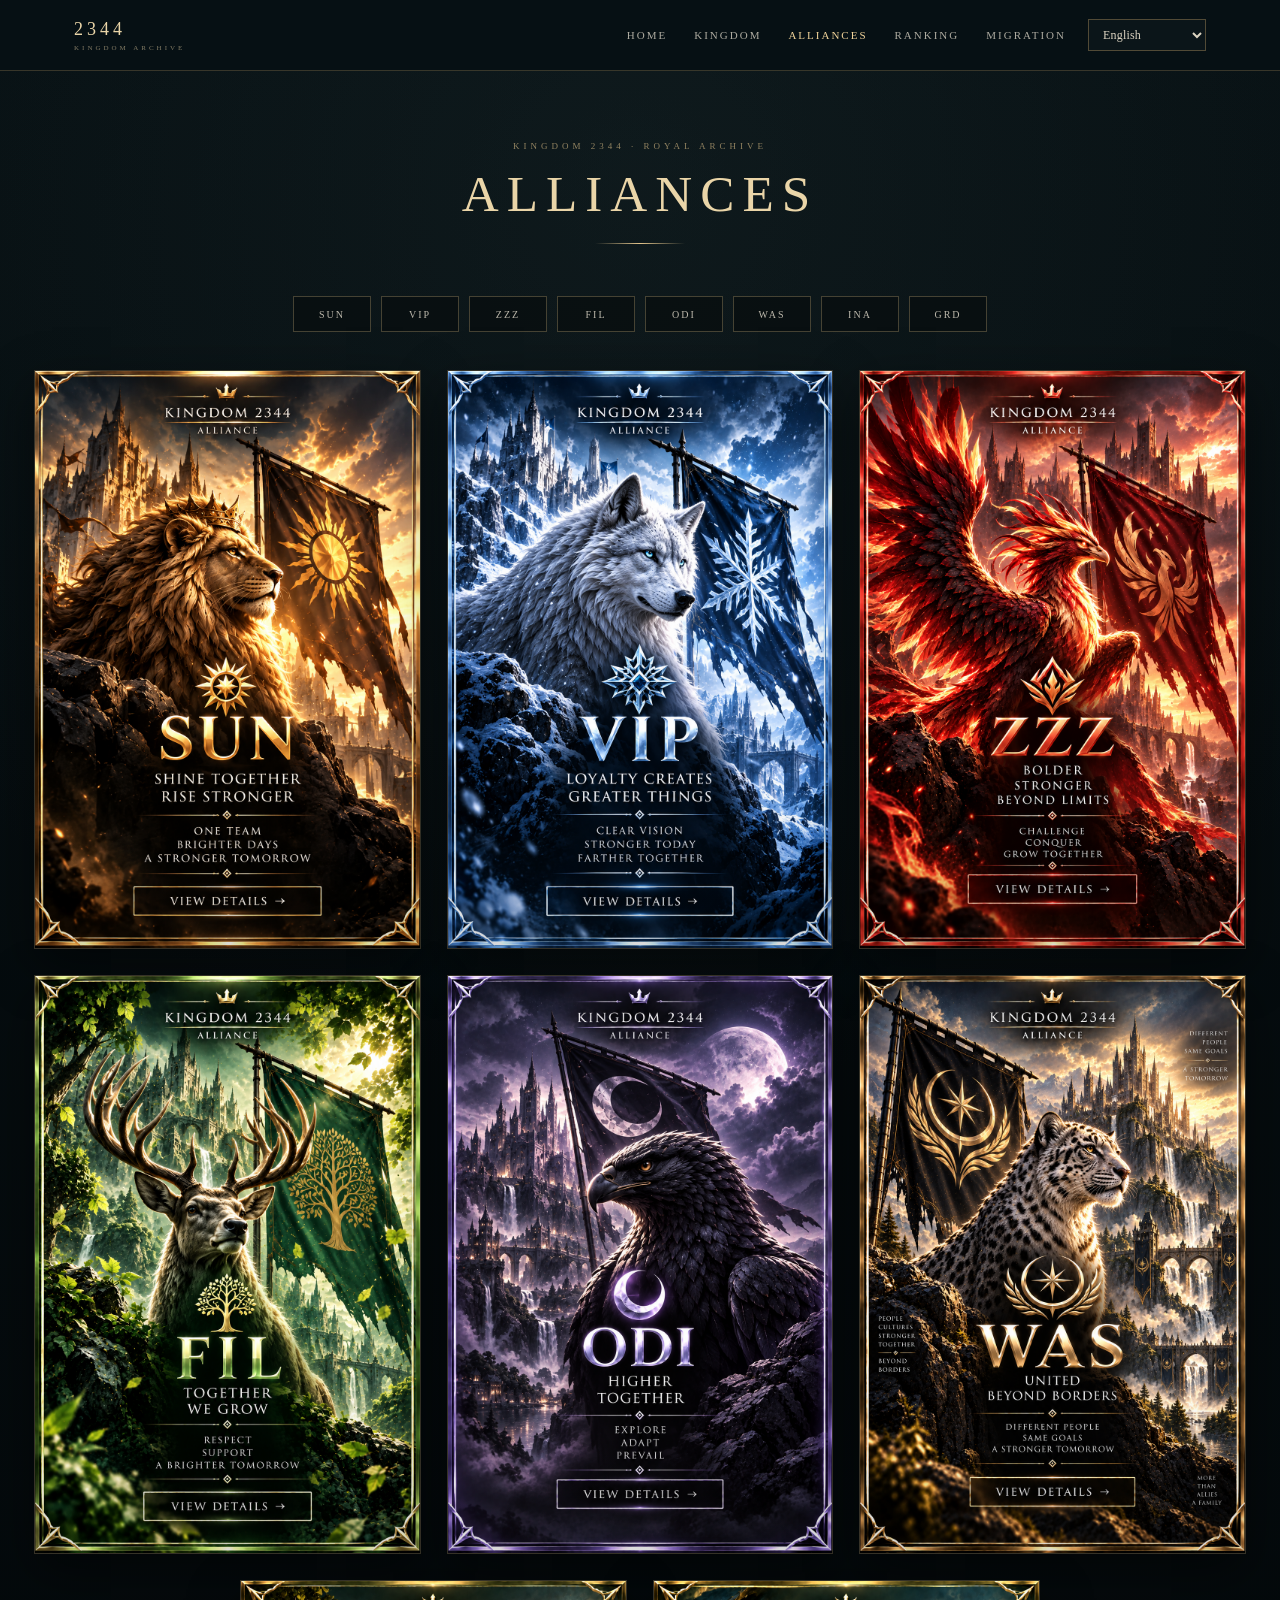
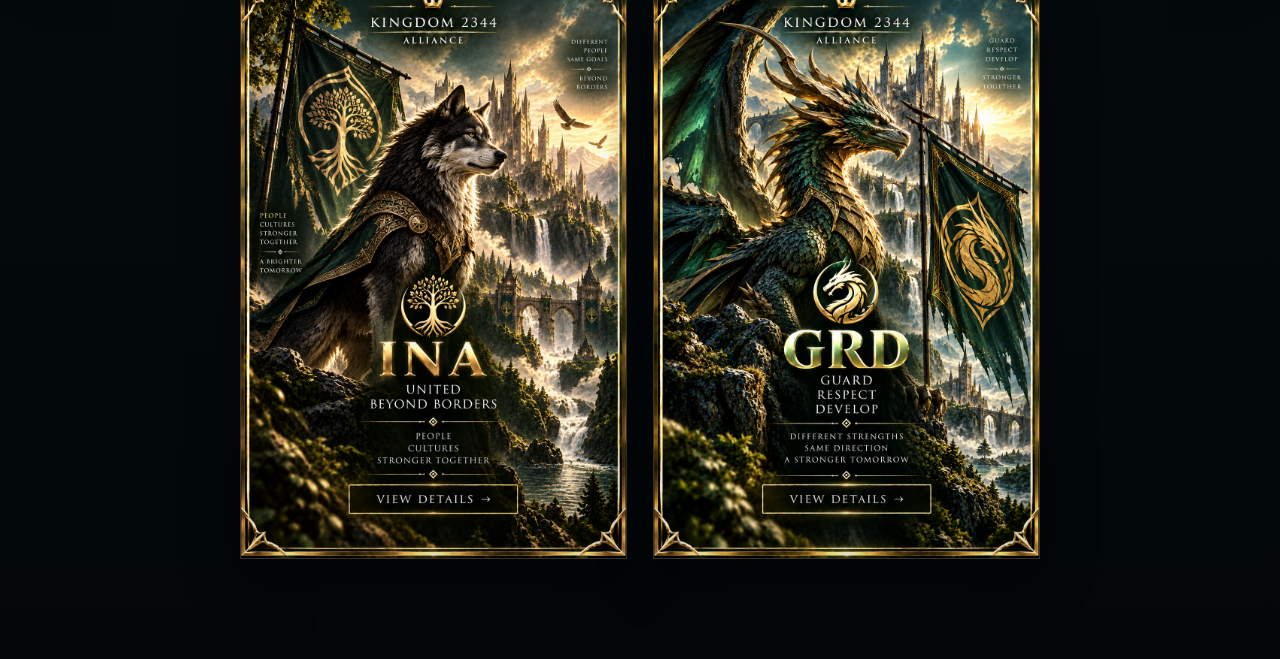
==== commit e5e25f22: "Add files via upload" ====
--- a/kingdom2344_scalable_latest/pages/alliances/index.html
+++ b/kingdom2344_scalable_latest/pages/alliances/index.html
@@ -170,6 +170,69 @@
   main{padding:42px 16px 70px}
   .cards{grid-template-columns:1fr;gap:18px}
   .card:nth-child(n){grid-column:auto;max-width:none;margin:0}
+}
+
+
+/* Alliance quick index */
+.alliance-index{
+  display:flex;
+  flex-wrap:wrap;
+  justify-content:center;
+  gap:10px;
+  margin:0 auto 38px;
+  padding:0 8px;
+}
+.alliance-index a{
+  display:inline-flex;
+  align-items:center;
+  justify-content:center;
+  min-width:78px;
+  height:36px;
+  padding:0 16px;
+  border:1px solid rgba(226,196,139,.28);
+  background:rgba(7,13,15,.72);
+  color:rgba(239,232,215,.78);
+  text-decoration:none;
+  font-size:10px;
+  letter-spacing:2px;
+  transition:.25s ease;
+}
+.alliance-index a:hover{
+  color:#f1d49a;
+  border-color:rgba(226,196,139,.7);
+  background:rgba(226,196,139,.07);
+  transform:translateY(-2px);
+}
+.card.anchor-highlight{
+  animation:allianceHighlight 1.2s ease;
+}
+@keyframes allianceHighlight{
+  0%,100%{box-shadow:0 18px 50px rgba(0,0,0,.48)}
+  35%{box-shadow:0 0 0 2px rgba(226,196,139,.8),0 0 38px rgba(226,196,139,.24),0 28px 65px rgba(0,0,0,.68)}
+}
+@media(max-width:680px){
+  .alliance-index{gap:8px;margin-bottom:28px}
+  .alliance-index a{min-width:68px;height:34px;padding:0 12px;font-size:9px}
+}
+
+/* Modal viewport fix: always keep the close button visible and allow scrolling */
+.modal-backdrop{
+  align-items:flex-start;
+  overflow-y:auto;
+  -webkit-overflow-scrolling:touch;
+  padding:20px;
+}
+.modal{
+  max-height:calc(100vh - 40px);
+  overflow-y:auto;
+  overscroll-behavior:contain;
+  -webkit-overflow-scrolling:touch;
+}
+.modal-inner{padding:34px 46px 46px}
+@media(max-width:650px){
+  .modal-backdrop{padding:10px}
+  .modal{max-height:calc(100vh - 20px)}
+  .modal-inner{padding:26px 18px 24px}
 }
 
 /* Alliance detail modal */
@@ -303,6 +366,18 @@
 }
 
 .alliance-open{padding:0;appearance:none;color:inherit;font:inherit;cursor:pointer;text-align:left;width:100%;}
+
+/* Alliance layout: 4 cards per row */
+.alliance-grid{
+  grid-template-columns:repeat(4,minmax(0,1fr)) !important;
+}
+@media(max-width:900px){
+  .alliance-grid{grid-template-columns:repeat(2,minmax(0,1fr)) !important;}
+}
+@media(max-width:560px){
+  .alliance-grid{grid-template-columns:1fr !important;}
+}
+
 </style>
 <link rel="stylesheet" href="../../css/global.css">
 </head>
@@ -324,15 +399,26 @@
     <div class="rule"></div>
   </header>
 
+  <nav class="alliance-index" aria-label="Alliance quick navigation">
+    <a href="#alliance-SUN">SUN</a>
+    <a href="#alliance-VIP">VIP</a>
+    <a href="#alliance-ZZZ">ZZZ</a>
+    <a href="#alliance-FIL">FIL</a>
+    <a href="#alliance-ODI">ODI</a>
+    <a href="#alliance-WAS">WAS</a>
+    <a href="#alliance-INA">INA</a>
+    <a href="#alliance-GRD">GRD</a>
+  </nav>
+
   <section class="cards" aria-label="Kingdom 2344 Alliances">
-    <button class="card alliance-open" type="button" data-alliance="SUN"><img src="../../assets/images/SUN.png" alt="SUN"></button>
-    <button class="card alliance-open" type="button" data-alliance="VIP"><img src="../../assets/images/VIP.png" alt="VIP"></button>
-    <button class="card alliance-open" type="button" data-alliance="ZZZ"><img src="../../assets/images/ZZZ.png" alt="ZZZ"></button>
-    <button class="card alliance-open" type="button" data-alliance="FIL"><img src="../../assets/images/FIL.png" alt="FIL"></button>
-    <button class="card alliance-open" type="button" data-alliance="ODI"><img src="../../assets/images/ODI.png" alt="ODI"></button>
-    <button class="card alliance-open" type="button" data-alliance="WAS"><img src="../../assets/images/WAS.png" alt="WAS"></button>
-    <button class="card alliance-open" type="button" data-alliance="INA"><img src="../../assets/images/INA.png" alt="INA"></button>
-    <button class="card alliance-open" type="button" data-alliance="GRD"><img src="../../assets/images/GRD.png" alt="GRD"></button>
+    <button class="card alliance-open" id="alliance-SUN" type="button" data-alliance="SUN"><img src="../../assets/images/SUN.png" alt="SUN"></button>
+    <button class="card alliance-open" id="alliance-VIP" type="button" data-alliance="VIP"><img src="../../assets/images/VIP.png" alt="VIP"></button>
+    <button class="card alliance-open" id="alliance-ZZZ" type="button" data-alliance="ZZZ"><img src="../../assets/images/ZZZ.png" alt="ZZZ"></button>
+    <button class="card alliance-open" id="alliance-FIL" type="button" data-alliance="FIL"><img src="../../assets/images/FIL.png" alt="FIL"></button>
+    <button class="card alliance-open" id="alliance-ODI" type="button" data-alliance="ODI"><img src="../../assets/images/ODI.png" alt="ODI"></button>
+    <button class="card alliance-open" id="alliance-WAS" type="button" data-alliance="WAS"><img src="../../assets/images/WAS.png" alt="WAS"></button>
+    <button class="card alliance-open" id="alliance-INA" type="button" data-alliance="INA"><img src="../../assets/images/INA.png" alt="INA"></button>
+    <button class="card alliance-open" id="alliance-GRD" type="button" data-alliance="GRD"><img src="../../assets/images/GRD.png" alt="GRD"></button>
   </section>
 </main>
 <!-- Alliance information modal -->
@@ -451,6 +537,18 @@
   document.querySelectorAll(".alliance-open").forEach(card => {
     card.addEventListener("click", () => openAlliance(card.dataset.alliance));
   });
+
+  document.querySelectorAll(".alliance-index a").forEach(link => {
+    link.addEventListener("click", e => {
+      e.preventDefault();
+      const target = document.querySelector(link.getAttribute("href"));
+      if (!target) return;
+      target.scrollIntoView({ behavior:"smooth", block:"center" });
+      target.classList.remove("anchor-highlight");
+      void target.offsetWidth;
+      target.classList.add("anchor-highlight");
+    });
+  });
   closeBtn.addEventListener("click", closeAlliance);
   modal.addEventListener("click", e => { if(e.target === modal) closeAlliance(); });
   document.addEventListener("keydown", e => { if(e.key === "Escape") closeAlliance(); });
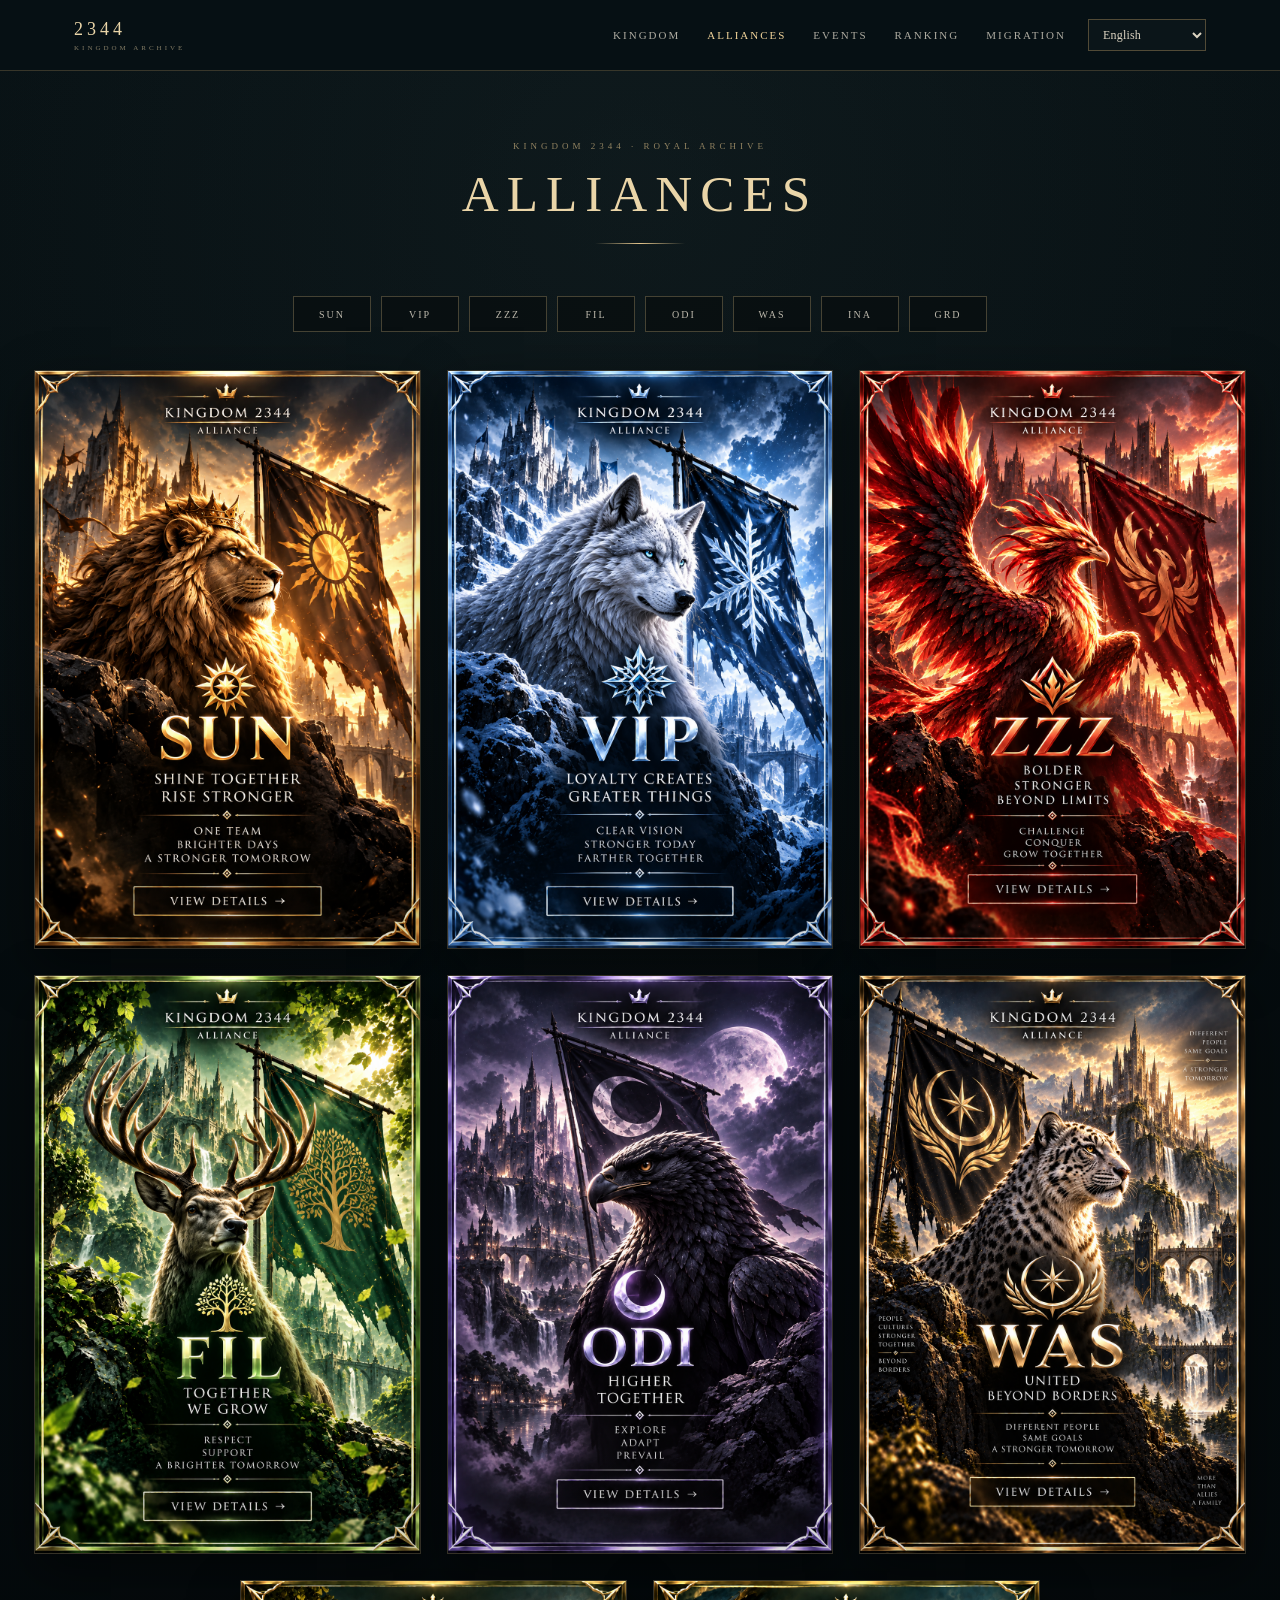
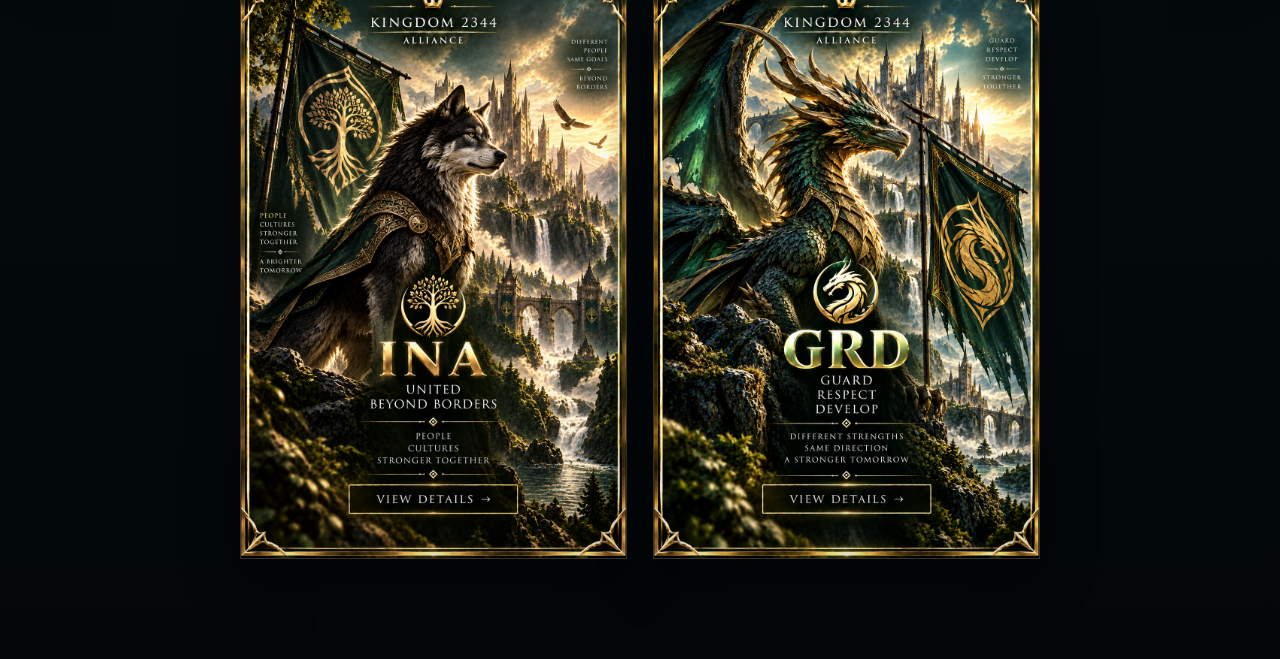
==== commit 816a1f73: "Add files via upload" ====
--- a/kingdom2344_scalable_latest/pages/alliances/index.html
+++ b/kingdom2344_scalable_latest/pages/alliances/index.html
@@ -366,30 +366,26 @@
 }
 
 .alliance-open{padding:0;appearance:none;color:inherit;font:inherit;cursor:pointer;text-align:left;width:100%;}
-
-/* Alliance layout: 4 cards per row */
-.alliance-grid{
-  grid-template-columns:repeat(4,minmax(0,1fr)) !important;
-}
-@media(max-width:900px){
-  .alliance-grid{grid-template-columns:repeat(2,minmax(0,1fr)) !important;}
-}
-@media(max-width:560px){
-  .alliance-grid{grid-template-columns:1fr !important;}
-}
-
 </style>
 <link rel="stylesheet" href="../../css/global.css">
+<style id="nav-events-mobile-fix">
+@media(max-width:760px){
+  .nav-actions{min-width:0}
+  .links{display:flex;flex-wrap:nowrap;overflow-x:auto;overflow-y:hidden;white-space:nowrap;-webkit-overflow-scrolling:touch;scrollbar-width:none}
+  .links::-webkit-scrollbar{display:none}
+  .links a{flex:0 0 auto}
+}
+</style>
 </head>
 <body>
 <nav class="nav"><div class="navin">
 <a class="brand" href="../../home.html">2344 <small>KINGDOM ARCHIVE</small></a>
 <div class="nav-actions"><div class="links">
-<a href="../../home.html" data-i18n="home">Home</a>
-<a href="../kingdom/" data-i18n="kingdom">Kingdom</a>
-<a class="active" href="../alliances/" data-i18n="alliances">Alliances</a>
-<a href="../rankings/" data-i18n="ranking">Ranking</a>
-<a href="../migration/" data-i18n="migration">Migration</a>
+<a href="../../pages/kingdom/" data-i18n="kingdom">Kingdom</a>
+<a class="active" href="../../pages/alliances/" data-i18n="alliances">Alliances</a>
+<a href="../../pages/events/" data-i18n="events">Events</a>
+<a href="../../pages/rankings/" data-i18n="ranking">Ranking</a>
+<a href="../../pages/migration/" data-i18n="migration">Migration</a>
 </div><div class="lang"><select id="language" aria-label="Language"></select></div></div></nav>
 
 <main>
@@ -556,5 +552,22 @@
 </script>
 
 <script src="../../js/global.js"></script>
+
+<script>
+const EVENTS_NAV_LABELS = {
+  en:"Events", ko:"이벤트", de:"Events", es:"Eventos", fr:"Événements",
+  ar:"الفعاليات", id:"Acara", "zh-TW":"活動", "zh-CN":"活动", ja:"イベント", tr:"Etkinlikler"
+};
+document.addEventListener("DOMContentLoaded",()=>{
+  const langSelect=document.getElementById("language");
+  const applyEventLabel=()=>{
+    const lang=langSelect?.value || localStorage.getItem("kingdom2344_lang") || "en";
+    document.querySelectorAll('[data-i18n="events"]').forEach(el=>el.textContent=EVENTS_NAV_LABELS[lang]||EVENTS_NAV_LABELS.en);
+  };
+  langSelect?.addEventListener("change",()=>setTimeout(applyEventLabel,0));
+  setTimeout(applyEventLabel,0);
+});
+</script>
+
 </body>
 </html>
